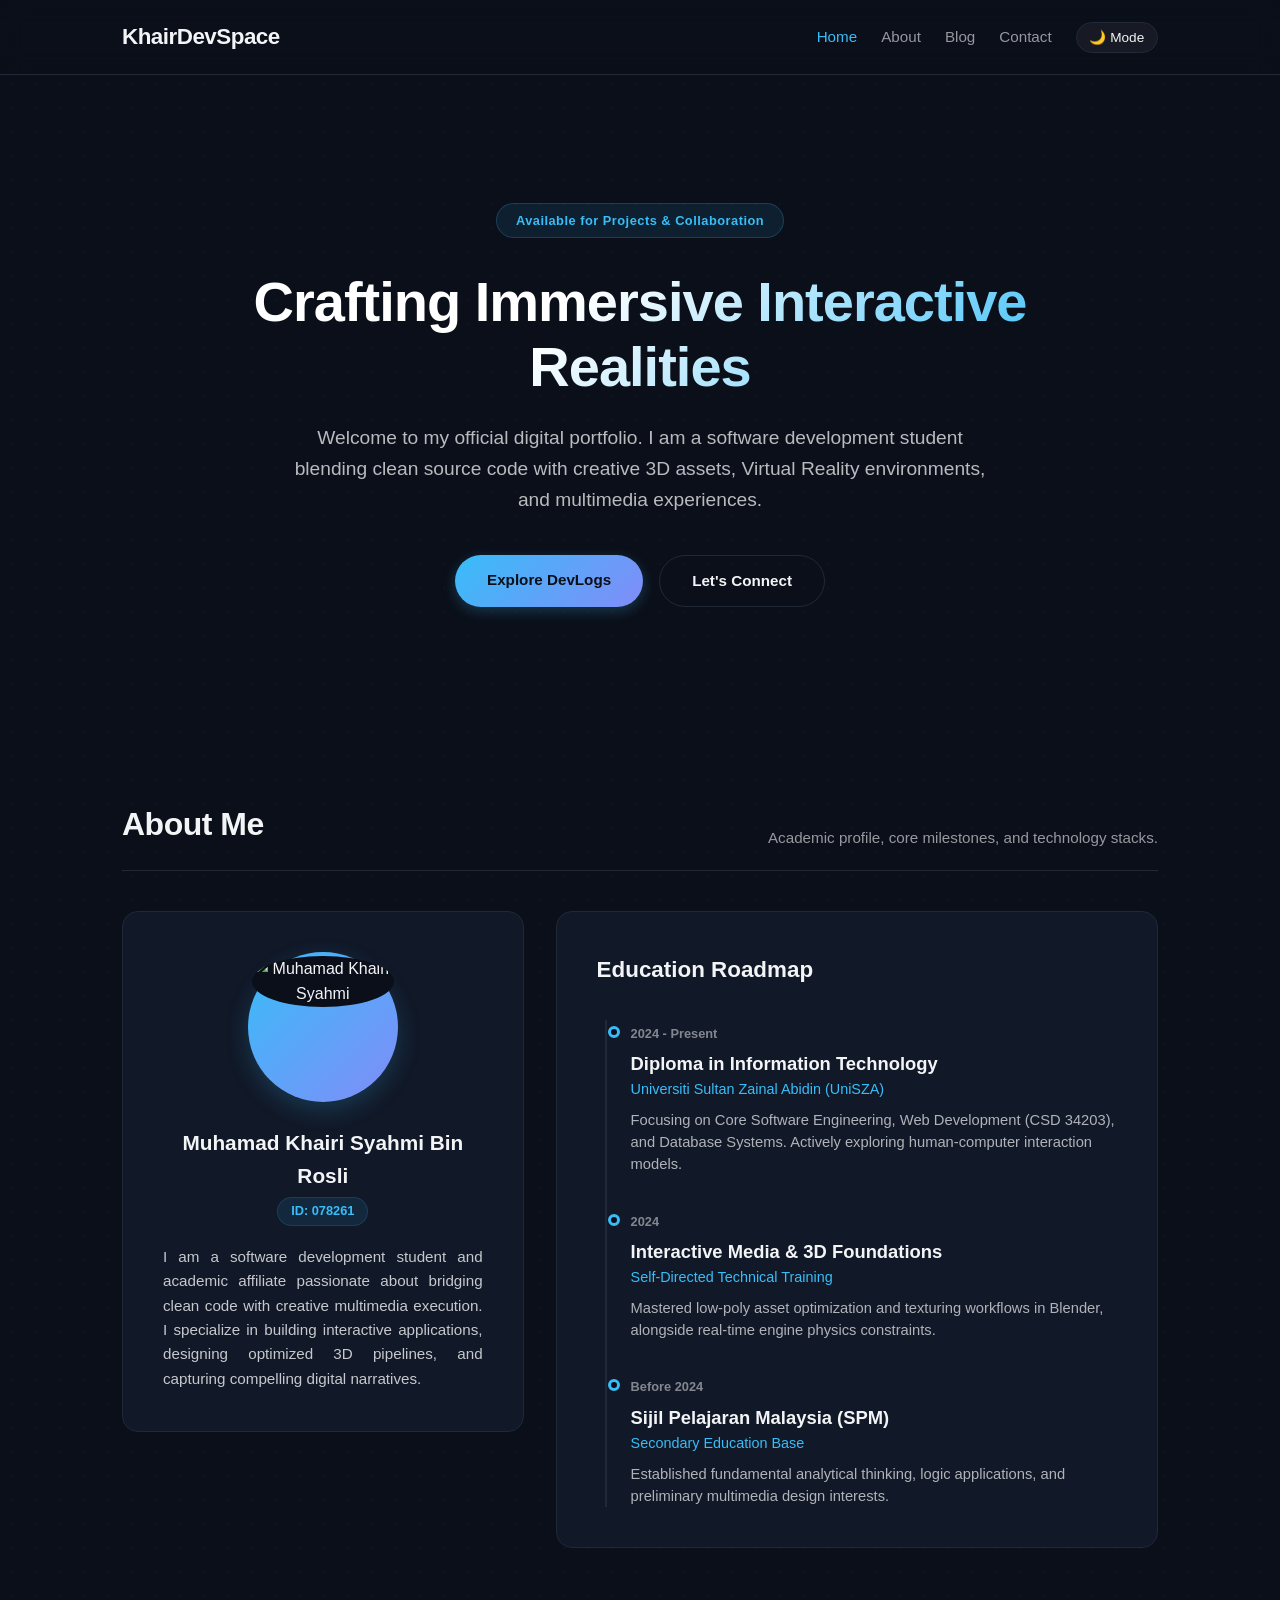
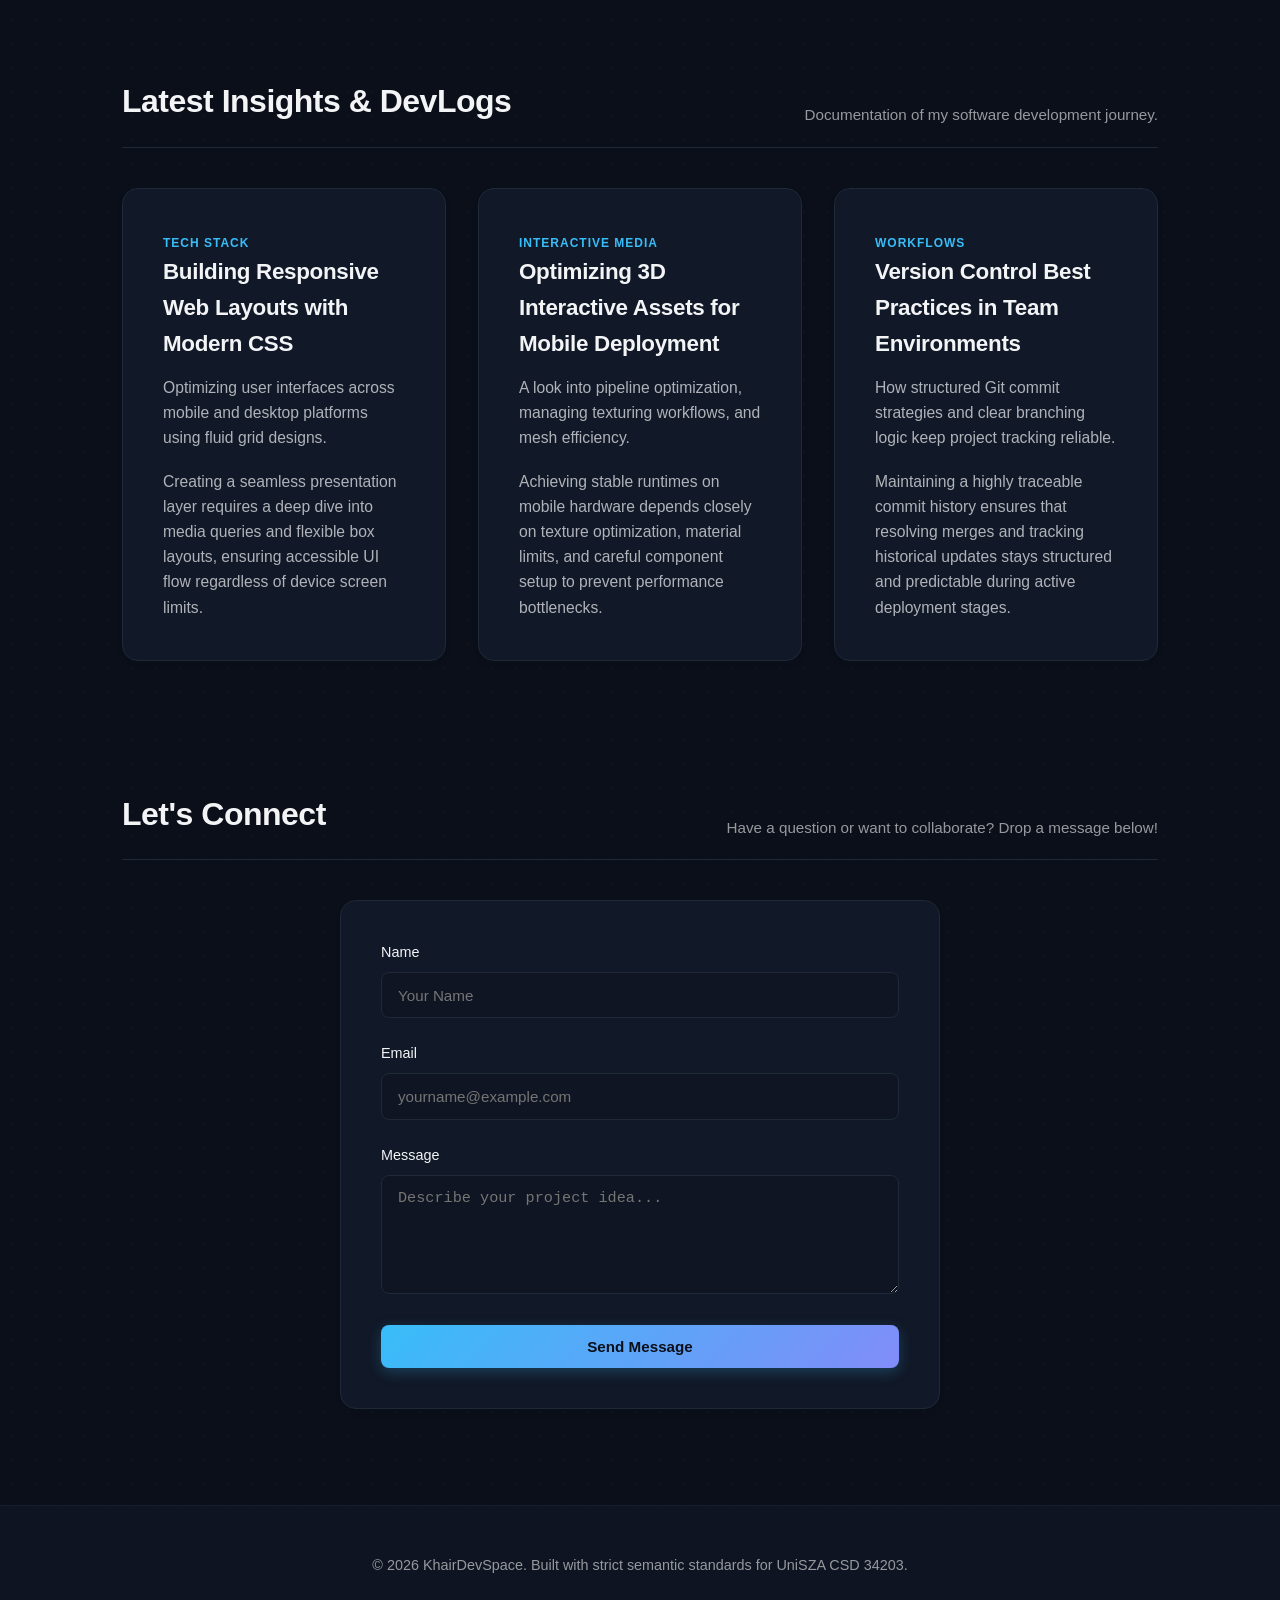
==== index.html @ 2f067385 "Enhance: redesign about section with premium bento layout, profile frame, and education timeline" ====
<!DOCTYPE html>
<html lang="en">
<head>
    <meta charset="UTF-8">
    <meta name="viewport" content="width=device-width, initial-scale=1.0">
    <title>Khair Syahmi | Portfolio & Blog</title>
    <link rel="stylesheet" href="css/style.css">
</head>
<body>
    <header>
        <div class="navbar">
            <div class="logo">KhairDevSpace</div>
            <nav>
                <!-- Kita guna ID (#) supaya bila klik, dia scroll ke section bawah -->
                <a href="#home" class="nav-link active">Home</a>
                <a href="#about" class="nav-link">About</a>
                <a href="#blog" class="nav-link">Blog</a>
                <a href="#contact" class="nav-link">Contact</a>
                <button id="theme-toggle" class="btn-toggle">🌙 Mode</button>
            </nav>
        </div>
    </header>

    <main class="container">
        
        <!-- 🏠 SECTION 1: HOME (HERO) -->
        <section id="home" class="hero-enhanced">
            <div class="hero-badge">Available for Projects & Collaboration</div>
            <h1>Crafting Immersive Interactive Realities</h1>
            <p class="hero-subtitle">Welcome to my official digital portfolio. I am a software development student blending clean source code with creative 3D assets, Virtual Reality environments, and multimedia experiences.</p>
            <div class="hero-buttons">
                <a href="#blog" class="btn btn-primary">Explore DevLogs</a>
                <a href="#contact" class="btn btn-secondary">Let's Connect</a>
            </div>
        </section>

       <!-- 👨‍💻 SECTION 2: ABOUT ME (Versi Bento Grid & Education Timeline) -->
        <section id="about" class="section-showcase" style="margin-top: 8rem;">
            <div class="section-header">
                <h2>About Me</h2>
                <p>Academic profile, core milestones, and technology stacks.</p>
            </div>
            
            <div class="about-bento-grid">
                <!-- Kotak Kiri: Profile & Description -->
                <div class="about-card-profile">
                    <div class="profile-frame">
                        <!-- Nota: Gantikan 'gambar-shamy.jpg' dengan nama file gambar kau nanti -->
                        <img src="images/profile.jpg" alt="Muhamad Khairi Syahmi" class="profile-img">
                    </div>
                    <div class="profile-bio">
                        <h3>Muhamad Khairi Syahmi Bin Rosli</h3>
                        <p class="matric-badge">ID: 078261</p>
                        <p class="bio-text">
                            I am a software development student and academic affiliate passionate about bridging clean code with creative multimedia execution. I specialize in building interactive applications, designing optimized 3D pipelines, and capturing compelling digital narratives.
                        </p>
                    </div>
                </div>

                <!-- Kotak Kanan: Interactive Education Timeline -->
                <div class="about-card-timeline">
                    <h3>Education Roadmap</h3>
                    <div class="timeline">
                        <!-- Timeline Item 1 -->
                        <div class="timeline-item">
                            <div class="timeline-dot"></div>
                            <div class="timeline-content">
                                <span class="timeline-date">2024 - Present</span>
                                <h4>Diploma in Information Technology</h4>
                                <p class="institution">Universiti Sultan Zainal Abidin (UniSZA)</p>
                                <p class="timeline-desc">Focusing on Core Software Engineering, Web Development (CSD 34203), and Database Systems. Actively exploring human-computer interaction models.</p>
                            </div>
                        </div>

                        <!-- Timeline Item 2 -->
                        <div class="timeline-item">
                            <div class="timeline-dot"></div>
                            <div class="timeline-content">
                                <span class="timeline-date">2024</span>
                                <h4>Interactive Media & 3D Foundations</h4>
                                <p class="institution">Self-Directed Technical Training</p>
                                <p class="timeline-desc">Mastered low-poly asset optimization and texturing workflows in Blender, alongside real-time engine physics constraints.</p>
                            </div>
                        </div>

                        <!-- Timeline Item 3 -->
                        <div class="timeline-item">
                            <div class="timeline-dot"></div>
                            <div class="timeline-content">
                                <span class="timeline-date">Before 2024</span>
                                <h4>Sijil Pelajaran Malaysia (SPM)</h4>
                                <p class="institution">Secondary Education Base</p>
                                <p class="timeline-desc">Established fundamental analytical thinking, logic applications, and preliminary multimedia design interests.</p>
                            </div>
                        </div>
                    </div>
                </div>
            </div>
        </section>

        <!-- ✍️ SECTION 3: BLOG (Bento Grid Posts - Pindahan dari blog.html) -->
        <section id="blog" class="section-showcase" style="margin-top: 8rem;">
            <div class="section-header">
                <h2>Latest Insights & DevLogs</h2>
                <p>Documentation of my software development journey.</p>
            </div>
            
            <div class="blog-grid">
                <!-- Post 1 -->
                <article class="blog-card">
                    <div class="blog-content">
                        <span class="category">Tech Stack</span>
                        <h3>Building Responsive Web Layouts with Modern CSS</h3>
                        <p class="date">Optimizing user interfaces across mobile and desktop platforms using fluid grid designs.</p>
                        <p>Creating a seamless presentation layer requires a deep dive into media queries and flexible box layouts, ensuring accessible UI flow regardless of device screen limits.</p>
                    </div>
                </article>

                <!-- Post 2 -->
                <article class="blog-card">
                    <div class="blog-content">
                        <span class="category">Interactive Media</span>
                        <h3>Optimizing 3D Interactive Assets for Mobile Deployment</h3>
                        <p class="date">A look into pipeline optimization, managing texturing workflows, and mesh efficiency.</p>
                        <p>Achieving stable runtimes on mobile hardware depends closely on texture optimization, material limits, and careful component setup to prevent performance bottlenecks.</p>
                    </div>
                </article>

                <!-- Post 3 -->
                <article class="blog-card">
                    <div class="blog-content">
                        <span class="category">Workflows</span>
                        <h3>Version Control Best Practices in Team Environments</h3>
                        <p class="date">How structured Git commit strategies and clear branching logic keep project tracking reliable.</p>
                        <p>Maintaining a highly traceable commit history ensures that resolving merges and tracking historical updates stays structured and predictable during active deployment stages.</p>
                    </div>
                </article>
            </div>
        </section>

        <!-- ✉️ SECTION 4: CONTACT (Pindahan dari contact.html) -->
        <section id="contact" class="section-showcase" style="margin-top: 8rem; margin-bottom: 4rem;">
            <div class="section-header">
                <h2>Let's Connect</h2>
                <p>Have a question or want to collaborate? Drop a message below!</p>
            </div>
            
            <div class="contact-section">
                <form id="contact-form" onsubmit="alert('Thank you for reaching out! Your message was simulated successfully.'); return false;">
                    <div class="form-group">
                        <label for="name">Name</label>
                        <input type="text" id="name" required placeholder="Your Name">
                    </div>
                    <div class="form-group">
                        <label for="email">Email</label>
                        <input type="email" id="email" required placeholder="yourname@example.com">
                    </div>
                    <div class="form-group">
                        <label for="message">Message</label>
                        <textarea id="message" rows="5" required placeholder="Describe your project idea..."></textarea>
                    </div>
                    <button type="submit" class="btn btn-primary" style="width: 100%; border-radius: 8px !important;">Send Message</button>
                </form>
            </div>
        </section>

    </main>

    <footer>
        <p>&copy; 2026 KhairDevSpace. Built with strict semantic standards for UniSZA CSD 34203.</p>
    </footer>

    <script src="js/script.js"></script>
</body>
</html>
---- css/style.css ----
/* ==========================================================================
   1. DESIGN SYSTEM & VARIABLES (Dwi-Skema Warna)
   ========================================================================== */
:root {
    /* DEFAULT: NIGHT MODE (Gaya Framer Gelap & Neon Glow) */
    --bg-color: #0B0F19;         /* Biru gelap pekat (Deep Slate Blue) */
    --text-color: #F3F4F6;       /* Putih mutiara lembut */
    --card-bg: #111827;          /* Kad kelabu gelap premium */
    --border-color: #1F2937;     /* Garisan border halus */
    
    /* Neon Accents & Glows */
    --primary-color: #38BDF8;    /* Electric Cyan Blue */
    --accent-glow: #818CF8;      /* Soft Indigo untuk shadow effect */
}

/* LIGHT MODE OPTIMIZATION (Kontras Tinggi & Tulisan Jelas) */
[data-theme="light"] {
    --bg-color: #F8FAFC;         /* Background kelabu cerah bersih */
    --text-color: #0F172A;       /* Tulisan warna Slate gelap pekat (Mudah dibaca) */
    --card-bg: #FFFFFF;          /* Kad warna putih bersih */
    --border-color: #E2E8F0;     /* Garisan border kelabu lembut */
    --primary-color: #0284C7;    /* Biru laut pekat (Professional waktu cerah) */
}

/* ==========================================================================
   2. GLOBAL RESET, SMOOTH SCROLL & BASE STYLES
   ========================================================================== */
html {
    scroll-behavior: smooth;    /* Kesan scroll bergerak secara lembut */
    scroll-padding-top: 80px;   /* Mengelakkan tajuk tersorok di bawah navbar melekat */
}

* {
    box-sizing: border-box;
    margin: 0;
    padding: 0;
    transition: background-color 0.3s ease, color 0.3s ease, border-color 0.3s ease;
}

body {
    font-family: 'Inter', 'Segoe UI', Tahoma, Geneva, Verdana, sans-serif;
    background-color: var(--bg-color);
    color: var(--text-color);
    line-height: 1.6;
    /* Titik dot-grid subtle pada latar belakang (Vibe Developer) */
    background-image: radial-gradient(rgba(255, 255, 255, 0.02) 1px, transparent 0);
    background-size: 24px 24px;
}

/* Ubahsuai titik dot-grid latar belakang waktu Light Mode */
[data-theme="light"] body {
    background-image: radial-gradient(rgba(15, 23, 42, 0.03) 1px, transparent 0);
}

.container {
    max-width: 1100px;
    margin: 2rem auto;
    padding: 0 2rem;
    min-height: 75vh;
}

/* ==========================================================================
   3. NAVIGATION BAR (Header Glassmorphism)
   ========================================================================== */
header {
    background-color: rgba(11, 15, 25, 0.8);
    backdrop-filter: blur(12px); /* Kesan kabur di belakang navbar */
    border-bottom: 1px solid var(--border-color);
    position: sticky;
    top: 0;
    z-index: 1000;
}

[data-theme="light"] header {
    background-color: rgba(248, 250, 252, 0.8);
}

.navbar {
    display: flex;
    justify-content: space-between;
    align-items: center;
    max-width: 1100px;
    margin: 0 auto;
    padding: 1.2rem 2rem;
}

.logo {
    font-weight: 800;
    font-size: 1.4rem;
    color: var(--text-color);
    letter-spacing: -0.5px;
}

nav {
    display: flex;
    align-items: center;
}

nav a {
    text-decoration: none;
    color: var(--text-color);
    opacity: 0.6;
    margin-left: 1.5rem;
    font-weight: 500;
    font-size: 0.95rem;
    transition: opacity 0.2s ease, color 0.2s ease;
}

nav a.active, nav a:hover {
    color: var(--primary-color);
    opacity: 1;
}

.btn-toggle {
    background: rgba(255, 255, 255, 0.05);
    border: 1px solid var(--border-color);
    padding: 0.4rem 0.8rem;
    border-radius: 20px;
    cursor: pointer;
    margin-left: 1.5rem;
    color: var(--text-color);
    font-size: 0.85rem;
}

[data-theme="light"] .btn-toggle {
    background: rgba(15, 23, 42, 0.05);
}

.btn-toggle:hover {
    background: rgba(56, 189, 248, 0.1);
    border-color: var(--primary-color);
}

/* ==========================================================================
   4. HERO SECTION (Gradien Teks Elegan)
   ========================================================================== */
.hero-enhanced {
    text-align: center;
    padding: 6rem 1rem 4rem 1rem;
    max-width: 850px;
    margin: 0 auto;
}

.hero-badge {
    display: inline-block;
    background-color: rgba(56, 189, 248, 0.1);
    color: var(--primary-color);
    padding: 0.4rem 1.2rem;
    border-radius: 30px;
    font-size: 0.8rem;
    font-weight: 600;
    margin-bottom: 2rem;
    border: 1px solid rgba(56, 189, 248, 0.2);
    letter-spacing: 0.5px;
}

.hero-enhanced h1 {
    font-size: 3.5rem;
    font-weight: 800;
    line-height: 1.15;
    margin-bottom: 1.5rem;
    letter-spacing: -1px;
    /* Kesan gradien tulisan waktu Night Mode */
    background: linear-gradient(135deg, #FFFFFF 40%, var(--primary-color) 100%);
    -webkit-background-clip: text;
    -webkit-text-fill-color: transparent;
}

/* Penyelarasan gradien tulisan tajuk utama waktu Light Mode */
[data-theme="light"] .hero-enhanced h1 {
    background: linear-gradient(135deg, #0F172A 30%, var(--primary-color) 100%);
    -webkit-background-clip: text;
    -webkit-text-fill-color: transparent;
}

.hero-subtitle {
    font-size: 1.2rem;
    color: var(--text-color);
    opacity: 0.75;
    margin-bottom: 2.5rem;
    max-width: 700px;
    margin-left: auto;
    margin-right: auto;
}

.hero-buttons {
    display: flex;
    justify-content: center;
    gap: 1rem;
}

/* Sistem Butang Moden */
.btn {
    display: inline-block;
    text-decoration: none;
    font-weight: 600;
    font-size: 0.95rem;
    padding: 0.8rem 2rem;
    border-radius: 30px;
    cursor: pointer;
    border: none;
    transition: transform 0.2s ease, box-shadow 0.2s ease;
}

.btn-primary {
    background: linear-gradient(135deg, var(--primary-color), var(--accent-glow));
    color: #0B0F19 !important;
    box-shadow: 0 4px 14px rgba(56, 189, 248, 0.25);
}

[data-theme="light"] .btn-primary {
    color: #FFFFFF !important;
}

.btn-primary:hover {
    transform: translateY(-2px);
    box-shadow: 0 6px 20px rgba(56, 189, 248, 0.4);
}

.btn-secondary {
    background-color: transparent;
    color: var(--text-color);
    border: 1px solid var(--border-color);
}

.btn-secondary:hover {
    border-color: var(--primary-color);
    background-color: rgba(56, 189, 248, 0.05);
}

/* ==========================================================================
   5. BENTO LAYOUT & KAD INTERAKTIF (Neon Glow Effect)
   ========================================================================== */
.section-showcase {
    margin-top: 6rem;
}

.section-header {
    display: flex;
    justify-content: space-between;
    align-items: flex-end;
    margin-bottom: 2.5rem;
    border-bottom: 1px solid var(--border-color);
    padding-bottom: 1.2rem;
}

.section-header h2 {
    font-size: 2rem;
    font-weight: 700;
    letter-spacing: -0.5px;
}

.section-header p {
    opacity: 0.6;
    font-size: 0.95rem;
    margin-top: 0.2rem;
}

/* Grid layout untuk susunan kad */
.project-grid, .blog-grid {
    display: grid;
    grid-template-columns: repeat(auto-fit, minmax(320px, 1fr));
    gap: 2rem;
}

/* Transformasi Bento Style & Neon Glow */
.project-card, .blog-card, .preview-card, .about-section, .contact-section {
    background-color: var(--card-bg);
    border: 1px solid var(--border-color);
    border-radius: 16px;
    padding: 2.5rem;
    display: flex;
    flex-direction: column;
    justify-content: space-between;
    box-shadow: 0 4px 6px rgba(0, 0, 0, 0.05);
    transition: transform 0.4s cubic-bezier(0.16, 1, 0.3, 1), 
                border-color 0.4s ease, 
                box-shadow 0.4s ease;
}

/* Efek bercahaya (Glow) bila cursor di-hover atas kad */
.project-card:hover, .blog-card:hover, .preview-card:hover {
    transform: translateY(-5px);
    border-color: var(--primary-color);
    box-shadow: 0 10px 30px -10px rgba(56, 189, 248, 0.15),
                0 1px 1px rgba(56, 189, 248, 0.1);
}

.project-tag, .category {
    font-size: 0.75rem;
    font-weight: 700;
    color: var(--primary-color);
    text-transform: uppercase;
    letter-spacing: 1px;
    margin-bottom: 1.2rem;
}

.project-body h3, .blog-content h3 {
    font-size: 1.4rem;
    font-weight: 600;
    margin-bottom: 0.8rem;
    letter-spacing: -0.3px;
    color: var(--text-color);
}

.project-body p, .blog-content p {
    font-size: 0.98rem;
    opacity: 0.7;
}

/* ==========================================================================
   6. ELEMEN KHAS SECTION (Blog, About, Contact)
   ========================================================================== */
.date {
    font-size: 0.88rem;
    color: var(--text-color);
    opacity: 0.5;
    margin: 0.4rem 0 1.2rem 0;
}

ul {
    color: var(--text-color);
}

/* Pengurusan modul input borang contact */
.contact-section {
    max-width: 600px;
    margin: 0 auto;
}

.form-group {
    margin-bottom: 1.5rem;
}

.form-group label {
    display: block;
    margin-bottom: 0.5rem;
    font-size: 0.9rem;
    font-weight: 500;
    color: var(--text-color);
}

.form-group input, .form-group textarea {
    width: 100%;
    padding: 0.85rem 1rem;
    border: 1px solid var(--border-color);
    border-radius: 8px;
    background-color: rgba(11, 15, 25, 0.3);
    color: var(--text-color);
    font-size: 0.95rem;
    outline: none;
    transition: border-color 0.2s ease, box-shadow 0.2s ease;
}

[data-theme="light"] .form-group input, 
[data-theme="light"] .form-group textarea {
    background-color: rgba(255, 255, 255, 1);
}

.form-group input:focus, .form-group textarea:focus {
    border-color: var(--primary-color);
    box-shadow: 0 0 0 3px rgba(56, 189, 248, 0.2);
}

/* ==========================================================================
   7. FOOTER SECTION
   ========================================================================== */
footer {
    text-align: center;
    padding: 3rem 2rem;
    border-top: 1px solid var(--border-color);
    background-color: var(--card-bg);
    margin-top: 6rem;
    font-size: 0.9rem;
    opacity: 0.6;
}

/* ==========================================================================
   8. RESPONSIVE LAYOUT (Media Queries untuk Skrin Phone)
   ========================================================================== */
@media (max-width: 768px) {
    .navbar {
        flex-direction: column;
        gap: 1.2rem;
        padding: 1.5rem 1rem;
    }
    
    nav {
        flex-wrap: wrap;
        justify-content: center;
        gap: 0.5rem;
    }
    
    nav a {
        margin: 0 0.6rem;
    }
    
    .btn-toggle {
        margin-left: 0.6rem;
    }

    .hero-enhanced {
        padding: 4rem 0 2rem 0;
    }

    .hero-enhanced h1 {
        font-size: 2.4rem;
    }
    
    .hero-buttons {
        flex-direction: column;
        gap: 0.8rem;
        padding: 0 1rem;
    }
    
    .section-header {
        flex-direction: column;
        align-items: flex-start;
        gap: 0.8rem;
    }
    
    .project-grid, .blog-grid {
        grid-template-columns: 1fr; /* Bertukar menjadi 1 baris penuh pada skrin telefon */
    }
}
/* ==========================================================================
   9. ABOUT SECTION EXTENSIONS (Bento Layout & Timeline)
   ========================================================================== */
.about-bento-grid {
    display: grid;
    grid-template-columns: 1.2fr 1.8fr; /* Nisbah kotak gambar kecil sikit dari timeline */
    gap: 2rem;
    align-items: start;
}

/* Kotak Profile (Kiri) */
.about-card-profile {
    background-color: var(--card-bg);
    border: 1px solid var(--border-color);
    border-radius: 16px;
    padding: 2.5rem;
    text-align: center;
}

.profile-frame {
    width: 150px;
    height: 150px;
    margin: 0 auto 1.5rem auto;
    border-radius: 50%;
    padding: 4px;
    background: linear-gradient(135deg, var(--primary-color), var(--accent-glow));
    box-shadow: 0 8px 24px rgba(56, 189, 248, 0.2);
}

.profile-img {
    width: 100%;
    height: 100%;
    object-fit: cover;
    border-radius: 50%;
    background-color: var(--bg-color); /* Fallback kalau gambar belum load */
}

.profile-bio h3 {
    font-size: 1.3rem;
    font-weight: 700;
    margin-bottom: 0.3rem;
    color: var(--text-color);
}

.matric-badge {
    display: inline-block;
    font-size: 0.8rem;
    font-weight: 700;
    color: var(--primary-color);
    background-color: rgba(56, 189, 248, 0.1);
    padding: 0.2rem 0.8rem;
    border-radius: 20px;
    margin-bottom: 1.2rem;
    border: 1px solid rgba(56, 189, 248, 0.15);
}

.bio-text {
    font-size: 0.95rem;
    opacity: 0.8;
    line-height: 1.6;
    text-align: justify;
}

/* Kotak Timeline Education (Kanan) */
.about-card-timeline {
    background-color: var(--card-bg);
    border: 1px solid var(--border-color);
    border-radius: 16px;
    padding: 2.5rem;
}

.about-card-timeline h3 {
    font-size: 1.4rem;
    margin-bottom: 2rem;
    position: relative;
}

/* Struktur Batang Timeline */
.timeline {
    position: relative;
    border-left: 2px solid var(--border-color);
    padding-left: 1.5rem;
    margin-left: 0.5rem;
}

.timeline-item {
    position: relative;
    margin-bottom: 2rem;
}

.timeline-item:last-child {
    margin-bottom: 0;
}

/* Titik Node Timeline */
.timeline-dot {
    position: absolute;
    width: 12px;
    height: 12px;
    background-color: var(--bg-color);
    border: 3px solid var(--primary-color);
    border-radius: 50%;
    left: -23px;
    top: 6px;
    transition: transform 0.2s ease;
}

.timeline-item:hover .timeline-dot {
    transform: scale(1.3);
    background-color: var(--primary-color);
    box-shadow: 0 0 10px var(--primary-color);
}

.timeline-date {
    display: inline-block;
    font-size: 0.8rem;
    font-weight: 700;
    opacity: 0.5;
    margin-bottom: 0.3rem;
}

.timeline-content h4 {
    font-size: 1.15rem;
    font-weight: 600;
    color: var(--text-color);
}

.institution {
    font-size: 0.9rem;
    font-weight: 500;
    color: var(--primary-color);
    margin-bottom: 0.5rem;
}

.timeline-desc {
    font-size: 0.92rem;
    opacity: 0.7;
    line-height: 1.5;
}

/* REKABENTUK RESPONSIF (Skrin Phone) */
@media (max-width: 900px) {
    .about-bento-grid {
        grid-template-columns: 1fr; /* Gambar atas, timeline bawah bila skrin kecil */
    }
}
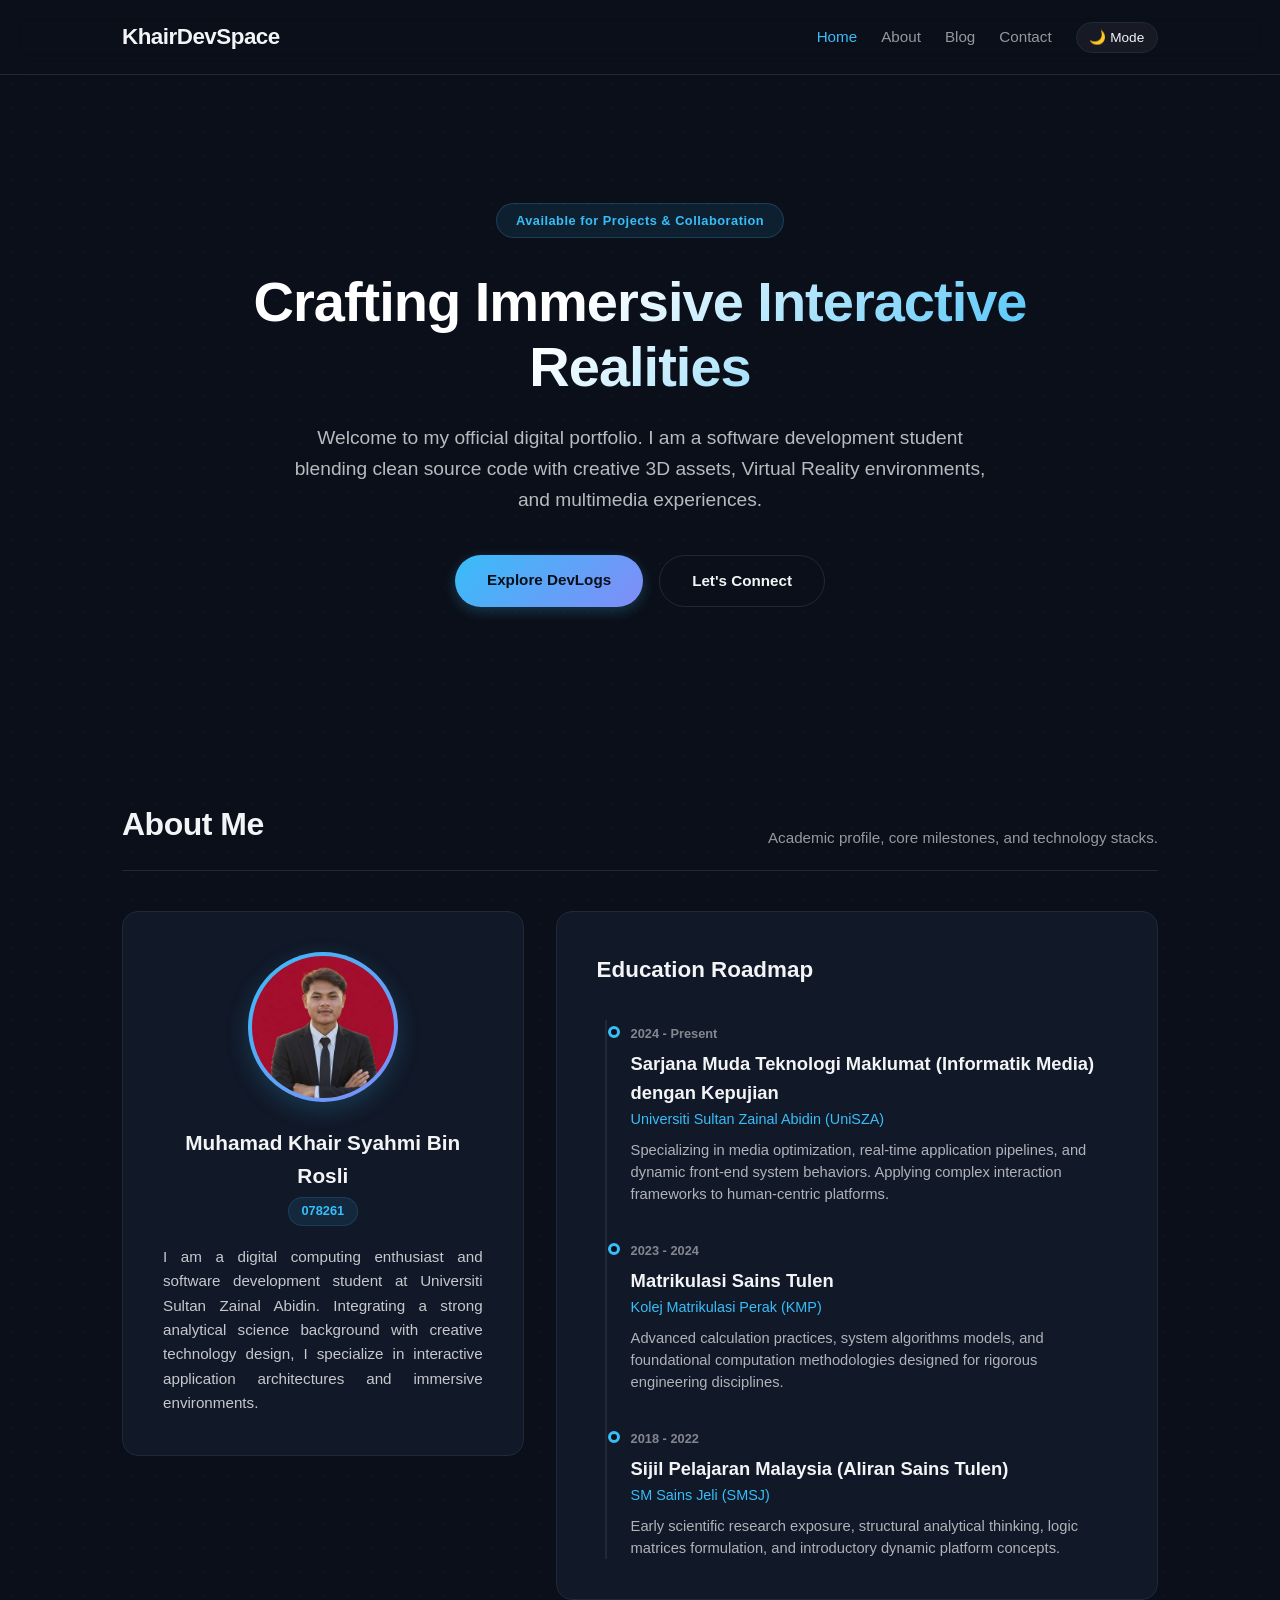
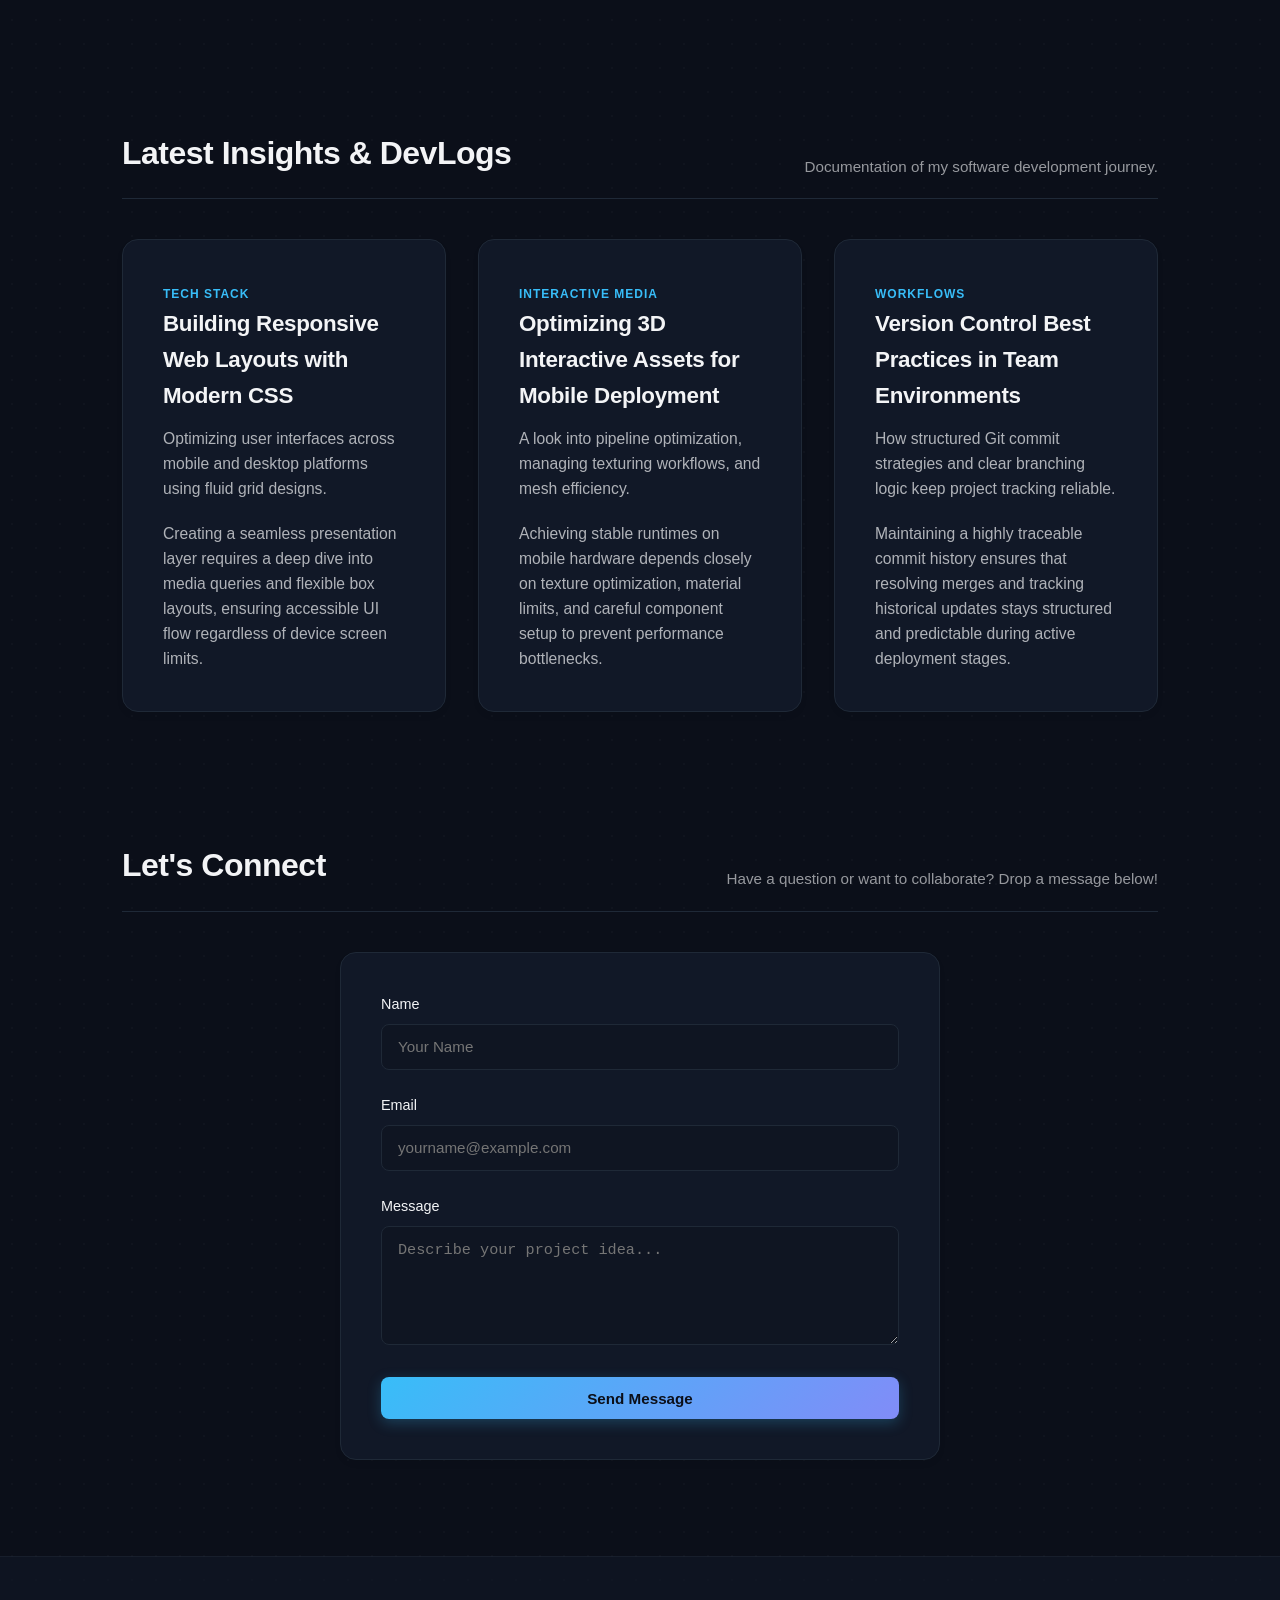
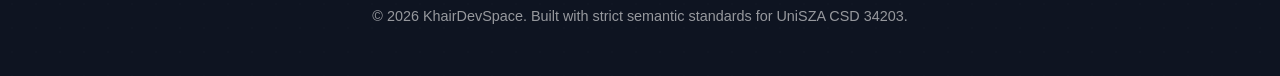
==== commit 708dfc78: "Fix: update exact education roadmap history and fix profile image call routine" ====
--- a/index.html
+++ b/index.html
@@ -35,6 +35,7 @@
         </section>
 
        <!-- 👨‍💻 SECTION 2: ABOUT ME (Versi Bento Grid & Education Timeline) -->
+       <!-- 👨‍💻 SECTION 2: ABOUT ME (Versi Pendidikan Sebenar Shamy) -->
         <section id="about" class="section-showcase" style="margin-top: 8rem;">
             <div class="section-header">
                 <h2>About Me</h2>
@@ -45,52 +46,54 @@
                 <!-- Kotak Kiri: Profile & Description -->
                 <div class="about-card-profile">
                     <div class="profile-frame">
-                        <!-- Nota: Gantikan 'gambar-shamy.jpg' dengan nama file gambar kau nanti -->
-                        <img src="images/profile.jpg" alt="Muhamad Khairi Syahmi" class="profile-img">
+                        <!-- Kod gambar dipastikan membaca folder images dengan betul -->
+                        <img src="image/profile.jpg" alt="Muhamad Khairi Syahmi" class="profile-img" onerror="this.style.display='none'; document.getElementById('avatar-fallback').style.display='block';">
+                        <!-- Alternatif Teks Bullet bertindak sebagai fallback kalau gambar kau lambat load/salah nama -->
+                        <div id="avatar-fallback" style="display:none; font-size: 2.5rem; margin-top: 2.5rem; font-weight: 800; color: var(--primary-color);">KS</div>
                     </div>
                     <div class="profile-bio">
-                        <h3>Muhamad Khairi Syahmi Bin Rosli</h3>
-                        <p class="matric-badge">ID: 078261</p>
+                        <h3>Muhamad Khair Syahmi Bin Rosli</h3>
+                        <p class="matric-badge">078261</p>
                         <p class="bio-text">
-                            I am a software development student and academic affiliate passionate about bridging clean code with creative multimedia execution. I specialize in building interactive applications, designing optimized 3D pipelines, and capturing compelling digital narratives.
+                            I am a digital computing enthusiast and software development student at Universiti Sultan Zainal Abidin. Integrating a strong analytical science background with creative technology design, I specialize in interactive application architectures and immersive environments.
                         </p>
                     </div>
                 </div>
 
-                <!-- Kotak Kanan: Interactive Education Timeline -->
+                <!-- Kotak Kanan: Real Education Timeline (Tepat Kronologi) -->
                 <div class="about-card-timeline">
                     <h3>Education Roadmap</h3>
                     <div class="timeline">
-                        <!-- Timeline Item 1 -->
+                        <!-- Timeline 1: Degree UniSZA -->
                         <div class="timeline-item">
                             <div class="timeline-dot"></div>
                             <div class="timeline-content">
                                 <span class="timeline-date">2024 - Present</span>
-                                <h4>Diploma in Information Technology</h4>
+                                <h4>Sarjana Muda Teknologi Maklumat (Informatik Media) dengan Kepujian</h4>
                                 <p class="institution">Universiti Sultan Zainal Abidin (UniSZA)</p>
-                                <p class="timeline-desc">Focusing on Core Software Engineering, Web Development (CSD 34203), and Database Systems. Actively exploring human-computer interaction models.</p>
+                                <p class="timeline-desc">Specializing in media optimization, real-time application pipelines, and dynamic front-end system behaviors. Applying complex interaction frameworks to human-centric platforms.</p>
                             </div>
                         </div>
 
-                        <!-- Timeline Item 2 -->
+                        <!-- Timeline 2: Matrikulasi Perak -->
                         <div class="timeline-item">
                             <div class="timeline-dot"></div>
                             <div class="timeline-content">
-                                <span class="timeline-date">2024</span>
-                                <h4>Interactive Media & 3D Foundations</h4>
-                                <p class="institution">Self-Directed Technical Training</p>
-                                <p class="timeline-desc">Mastered low-poly asset optimization and texturing workflows in Blender, alongside real-time engine physics constraints.</p>
+                                <span class="timeline-date">2023 - 2024</span>
+                                <h4>Matrikulasi Sains Tulen</h4>
+                                <p class="institution">Kolej Matrikulasi Perak (KMP)</p>
+                                <p class="timeline-desc">Advanced calculation practices, system algorithms models, and foundational computation methodologies designed for rigorous engineering disciplines.</p>
                             </div>
                         </div>
 
-                        <!-- Timeline Item 3 -->
+                        <!-- Timeline 3: SPM SM Sains Jeli -->
                         <div class="timeline-item">
                             <div class="timeline-dot"></div>
                             <div class="timeline-content">
-                                <span class="timeline-date">Before 2024</span>
-                                <h4>Sijil Pelajaran Malaysia (SPM)</h4>
-                                <p class="institution">Secondary Education Base</p>
-                                <p class="timeline-desc">Established fundamental analytical thinking, logic applications, and preliminary multimedia design interests.</p>
+                                <span class="timeline-date">2018 - 2022</span>
+                                <h4>Sijil Pelajaran Malaysia (Aliran Sains Tulen)</h4>
+                                <p class="institution">SM Sains Jeli (SMSJ)</p>
+                                <p class="timeline-desc">Early scientific research exposure, structural analytical thinking, logic matrices formulation, and introductory dynamic platform concepts.</p>
                             </div>
                         </div>
                     </div>
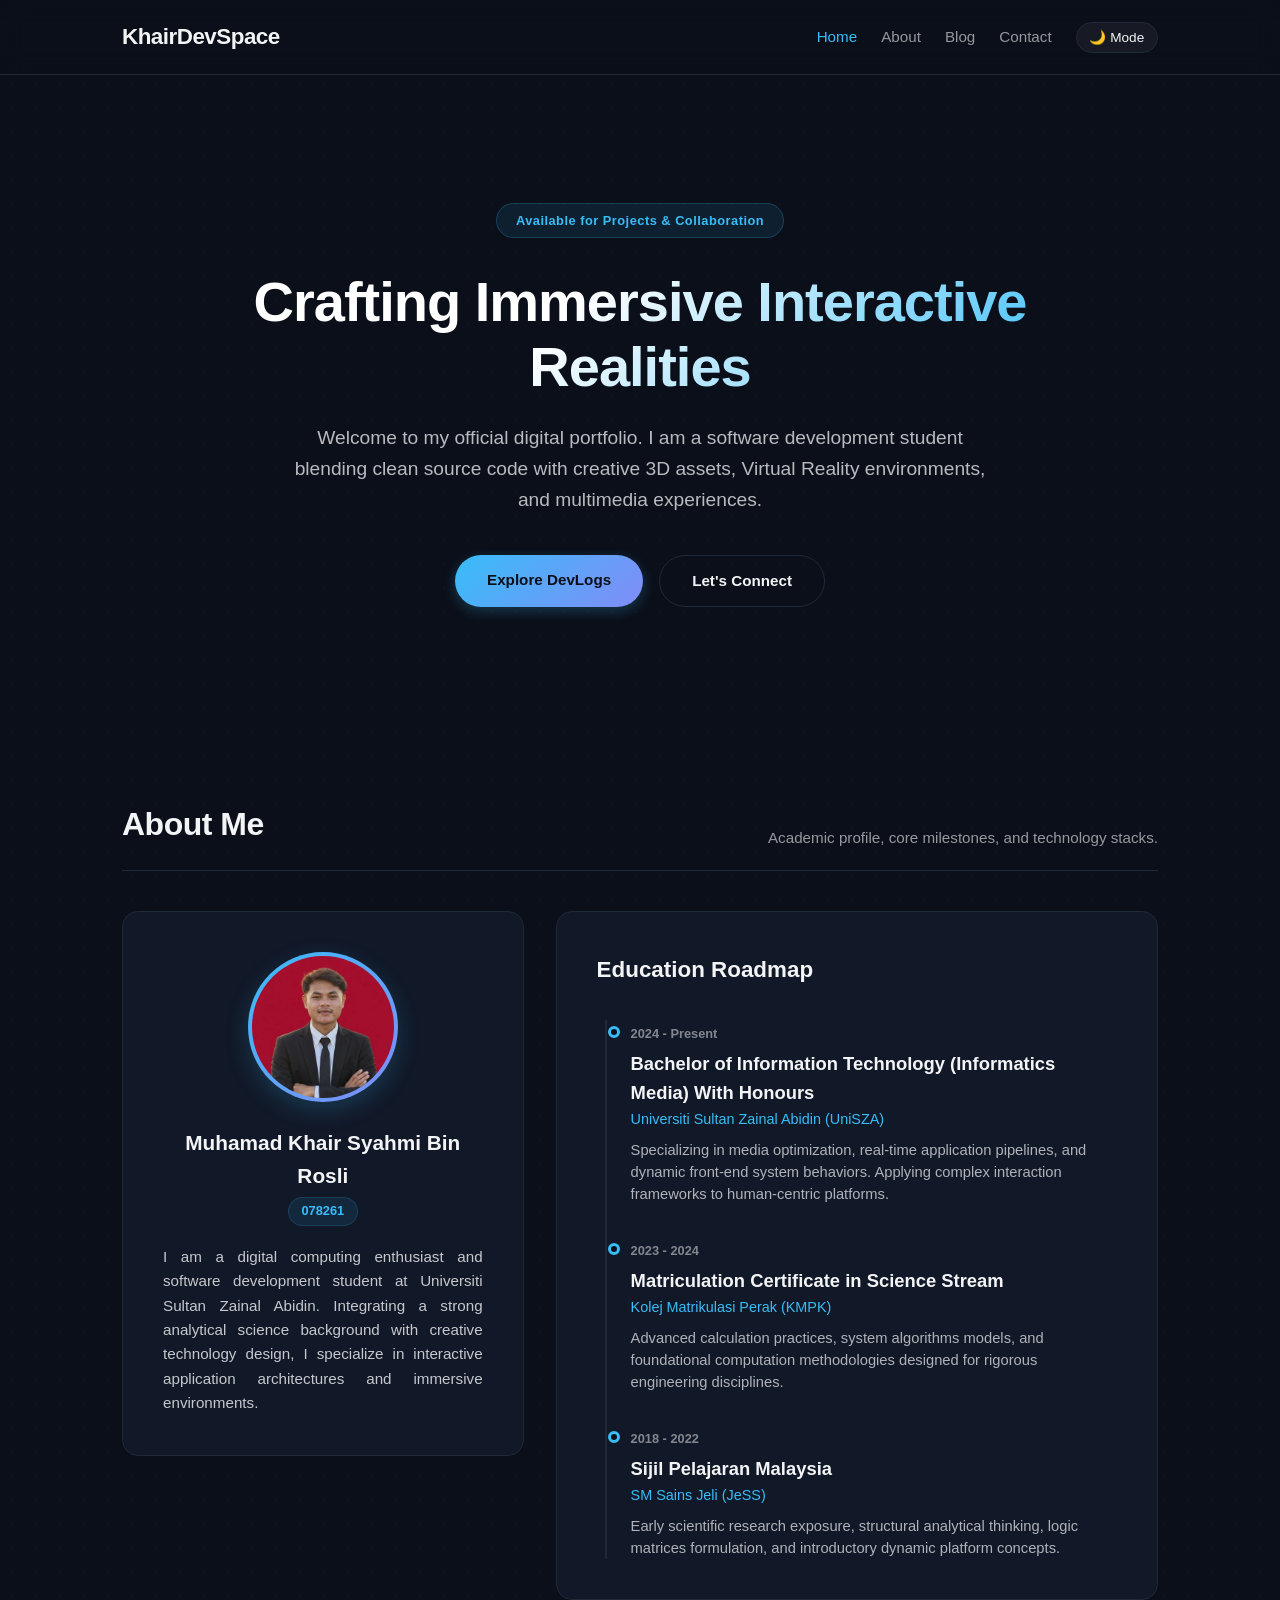
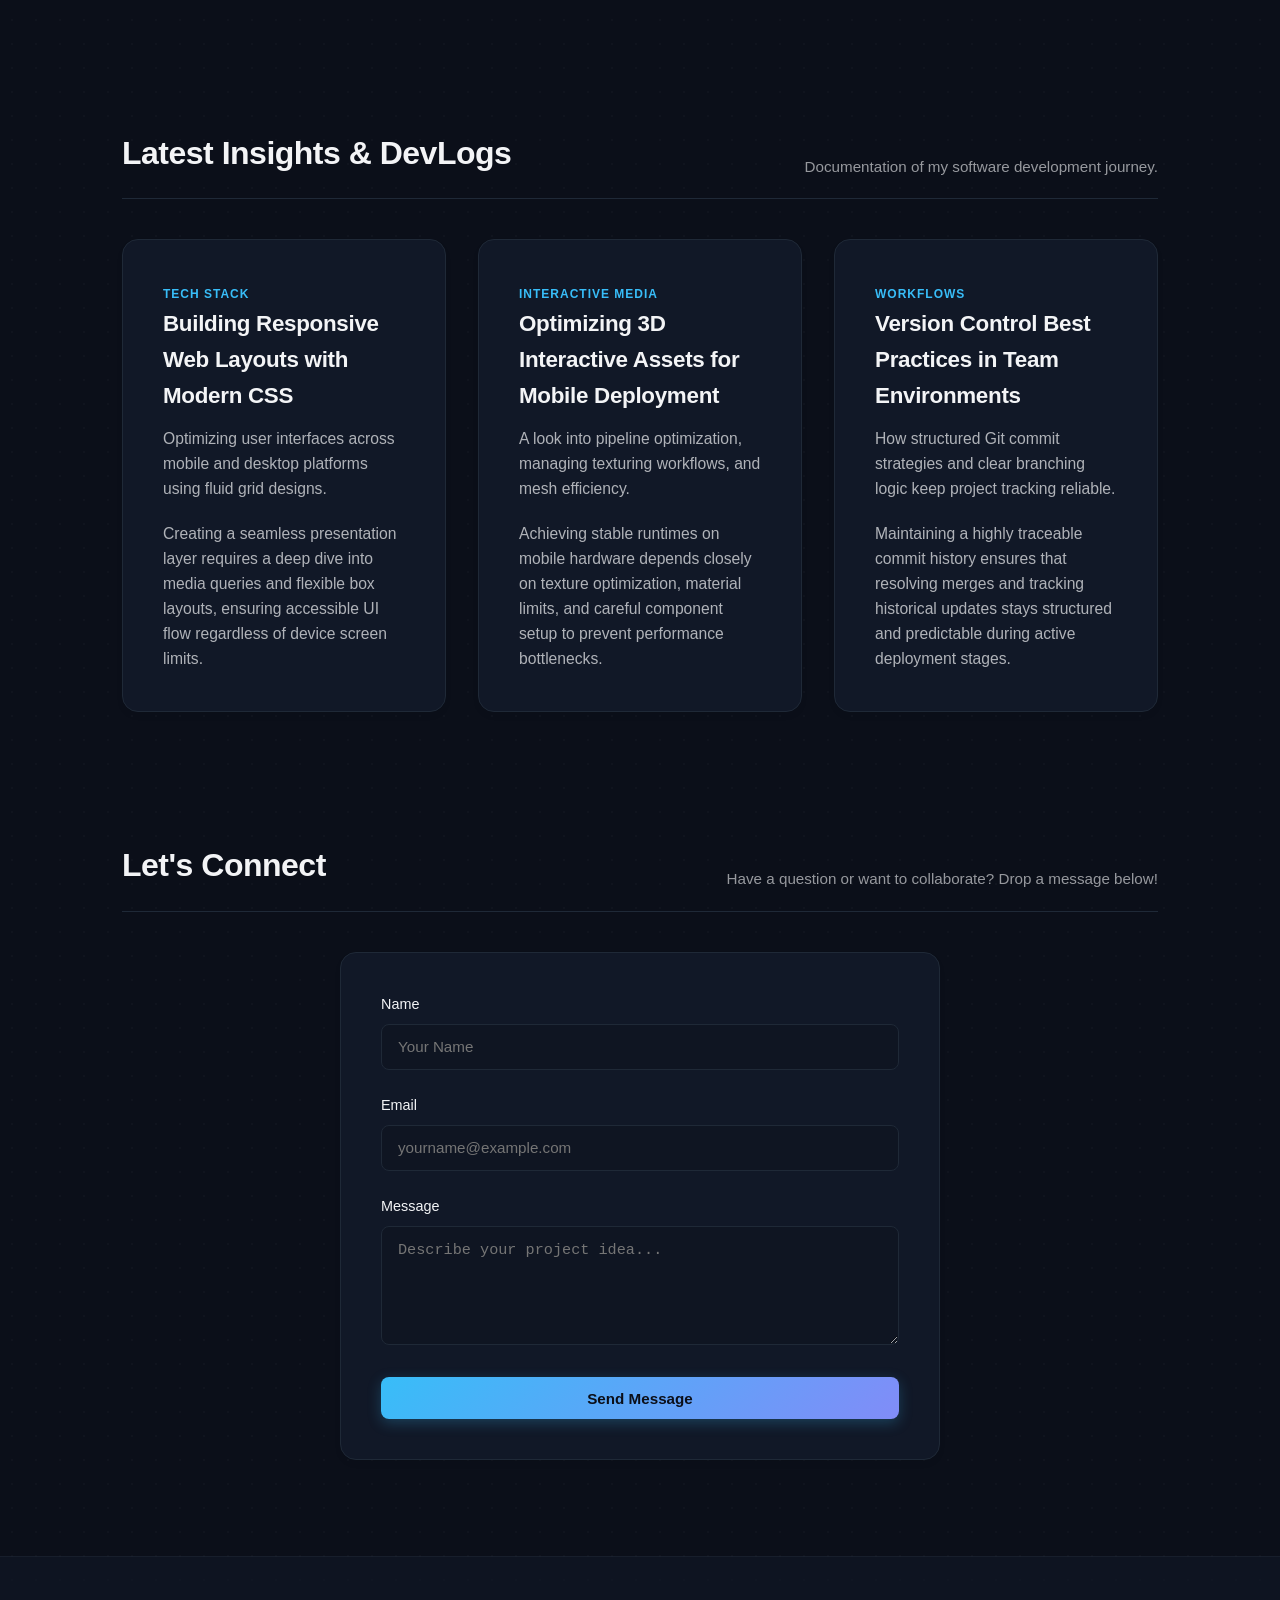
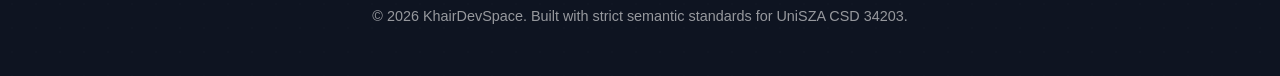
==== commit 5bab9faa: "Update: penambahbaikan maklumat bahagian education roadmap" ====
--- a/index.html
+++ b/index.html
@@ -69,7 +69,7 @@
                             <div class="timeline-dot"></div>
                             <div class="timeline-content">
                                 <span class="timeline-date">2024 - Present</span>
-                                <h4>Sarjana Muda Teknologi Maklumat (Informatik Media) dengan Kepujian</h4>
+                                <h4>Bachelor of Information Technology (Informatics Media) With Honours </h4>
                                 <p class="institution">Universiti Sultan Zainal Abidin (UniSZA)</p>
                                 <p class="timeline-desc">Specializing in media optimization, real-time application pipelines, and dynamic front-end system behaviors. Applying complex interaction frameworks to human-centric platforms.</p>
                             </div>
@@ -80,8 +80,8 @@
                             <div class="timeline-dot"></div>
                             <div class="timeline-content">
                                 <span class="timeline-date">2023 - 2024</span>
-                                <h4>Matrikulasi Sains Tulen</h4>
-                                <p class="institution">Kolej Matrikulasi Perak (KMP)</p>
+                                <h4>Matriculation Certificate in Science Stream</h4>
+                                <p class="institution">Kolej Matrikulasi Perak (KMPK)</p>
                                 <p class="timeline-desc">Advanced calculation practices, system algorithms models, and foundational computation methodologies designed for rigorous engineering disciplines.</p>
                             </div>
                         </div>
@@ -91,8 +91,8 @@
                             <div class="timeline-dot"></div>
                             <div class="timeline-content">
                                 <span class="timeline-date">2018 - 2022</span>
-                                <h4>Sijil Pelajaran Malaysia (Aliran Sains Tulen)</h4>
-                                <p class="institution">SM Sains Jeli (SMSJ)</p>
+                                <h4>Sijil Pelajaran Malaysia </h4>
+                                <p class="institution">SM Sains Jeli (JeSS)</p>
                                 <p class="timeline-desc">Early scientific research exposure, structural analytical thinking, logic matrices formulation, and introductory dynamic platform concepts.</p>
                             </div>
                         </div>
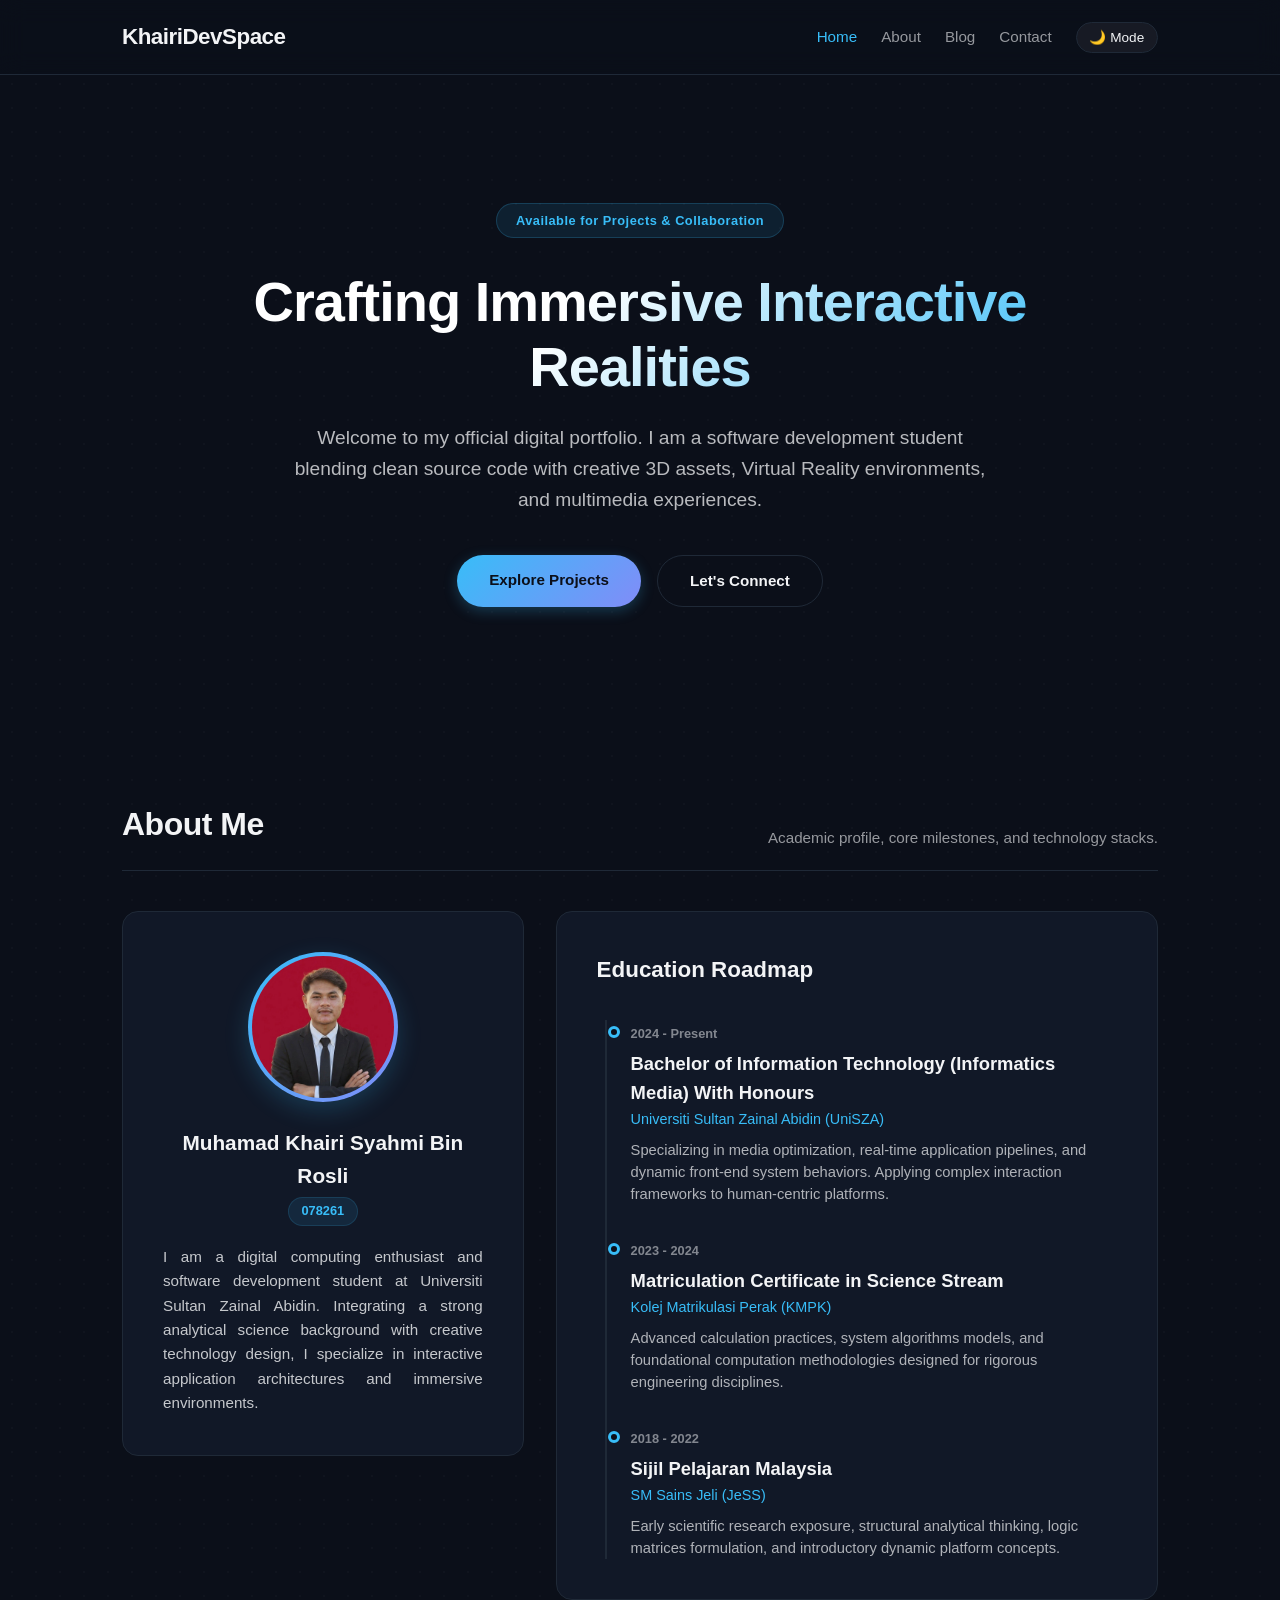
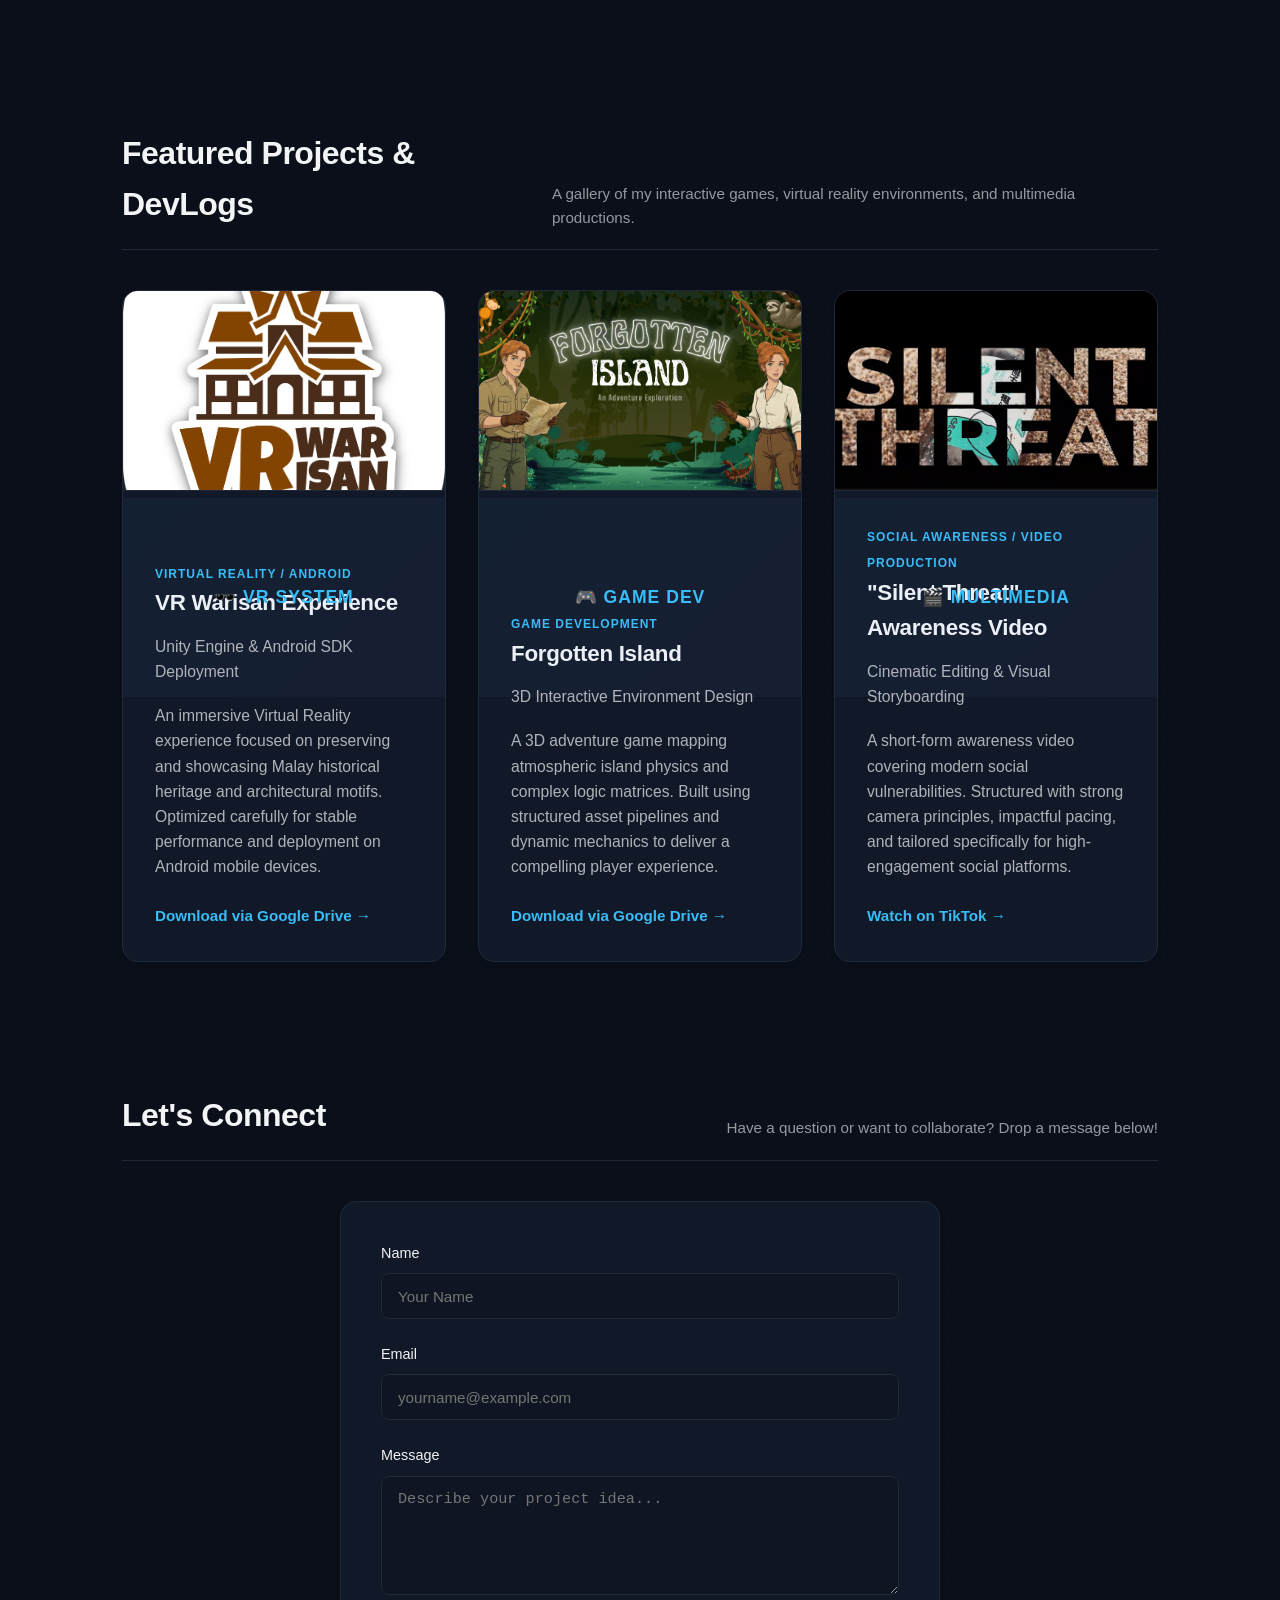
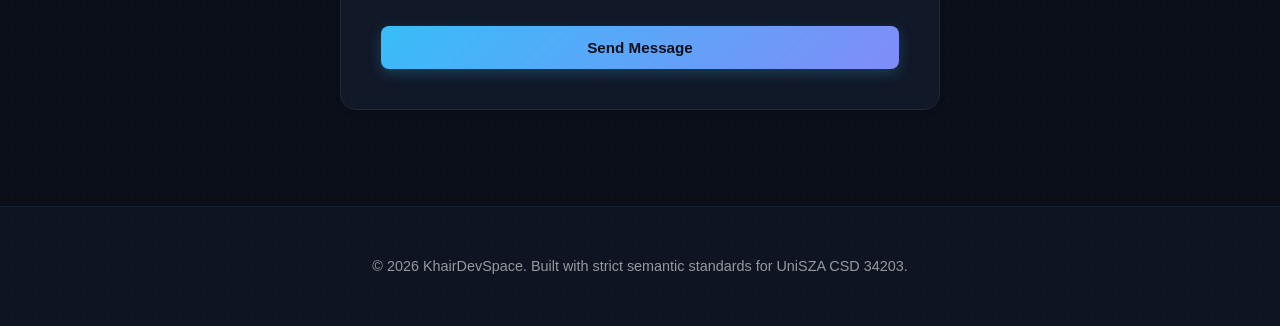
==== commit ccfd1e2e: "Fix: change project image extensions to png format" ====
--- a/index.html
+++ b/index.html
@@ -9,7 +9,7 @@
 <body>
     <header>
         <div class="navbar">
-            <div class="logo">KhairDevSpace</div>
+            <div class="logo">KhairiDevSpace</div>
             <nav>
                 <!-- Kita guna ID (#) supaya bila klik, dia scroll ke section bawah -->
                 <a href="#home" class="nav-link active">Home</a>
@@ -29,12 +29,11 @@
             <h1>Crafting Immersive Interactive Realities</h1>
             <p class="hero-subtitle">Welcome to my official digital portfolio. I am a software development student blending clean source code with creative 3D assets, Virtual Reality environments, and multimedia experiences.</p>
             <div class="hero-buttons">
-                <a href="#blog" class="btn btn-primary">Explore DevLogs</a>
+                <a href="#blog" class="btn btn-primary">Explore Projects</a>
                 <a href="#contact" class="btn btn-secondary">Let's Connect</a>
             </div>
         </section>
 
-       <!-- 👨‍💻 SECTION 2: ABOUT ME (Versi Bento Grid & Education Timeline) -->
        <!-- 👨‍💻 SECTION 2: ABOUT ME (Versi Pendidikan Sebenar Shamy) -->
         <section id="about" class="section-showcase" style="margin-top: 8rem;">
             <div class="section-header">
@@ -52,7 +51,7 @@
                         <div id="avatar-fallback" style="display:none; font-size: 2.5rem; margin-top: 2.5rem; font-weight: 800; color: var(--primary-color);">KS</div>
                     </div>
                     <div class="profile-bio">
-                        <h3>Muhamad Khair Syahmi Bin Rosli</h3>
+                        <h3>Muhamad Khairi Syahmi Bin Rosli</h3>
                         <p class="matric-badge">078261</p>
                         <p class="bio-text">
                             I am a digital computing enthusiast and software development student at Universiti Sultan Zainal Abidin. Integrating a strong analytical science background with creative technology design, I specialize in interactive application architectures and immersive environments.
@@ -101,41 +100,65 @@
             </div>
         </section>
 
-        <!-- ✍️ SECTION 3: BLOG (Bento Grid Posts - Pindahan dari blog.html) -->
+        <!-- ✍️ SECTION 3: LATEST PROJECTS & DEVLOGS (Versi Galeri Interaktif) -->
         <section id="blog" class="section-showcase" style="margin-top: 8rem;">
             <div class="section-header">
-                <h2>Latest Insights & DevLogs</h2>
-                <p>Documentation of my software development journey.</p>
+                <h2>Featured Projects & DevLogs</h2>
+                <p>A gallery of my interactive games, virtual reality environments, and multimedia productions.</p>
             </div>
             
             <div class="blog-grid">
-                <!-- Post 1 -->
+                <!-- Projek 1: VR Warisan -->
                 <article class="blog-card">
+                    <div class="project-img-wrapper">
+                        <!-- Nota: Letakkan gambar projek dalam folder images dan namakan 'vr_warisan.jpg' -->
+                        <img src="image/vr_warisan.png" alt="VR Warisan Showcase" class="blog-project-img" onerror="this.style.display='none'; this.nextElementSibling.style.display='flex';">
+                        <div class="img-fallback">🕶️ VR SYSTEM</div>
+                    </div>
                     <div class="blog-content">
-                        <span class="category">Tech Stack</span>
-                        <h3>Building Responsive Web Layouts with Modern CSS</h3>
-                        <p class="date">Optimizing user interfaces across mobile and desktop platforms using fluid grid designs.</p>
-                        <p>Creating a seamless presentation layer requires a deep dive into media queries and flexible box layouts, ensuring accessible UI flow regardless of device screen limits.</p>
+                        <span class="category">Virtual Reality / Android</span>
+                        <h3>VR Warisan Experience</h3>
+                        <p class="date">Unity Engine & Android SDK Deployment</p>
+                        <p style="margin-bottom: 1.5rem;">An immersive Virtual Reality experience focused on preserving and showcasing Malay historical heritage and architectural motifs. Optimized carefully for stable performance and deployment on Android mobile devices.</p>
+                        
+                        <!-- Gantikan '#' dengan link Google Drive kau -->
+                        <a href="#" target="_blank" class="btn-project-link">Download via Google Drive &rarr;</a>
                     </div>
                 </article>
 
-                <!-- Post 2 -->
+                <!-- Projek 2: Forgotten Island -->
                 <article class="blog-card">
+                    <div class="project-img-wrapper">
+                        <!-- Nota: Letakkan gambar projek dalam folder images dan namakan 'forgotten_island.jpg' -->
+                        <img src="image/forgotten_island.png" alt="Forgotten Island Game" class="blog-project-img" onerror="this.style.display='none'; this.nextElementSibling.style.display='flex';">
+                        <div class="img-fallback">🎮 GAME DEV</div>
+                    </div>
                     <div class="blog-content">
-                        <span class="category">Interactive Media</span>
-                        <h3>Optimizing 3D Interactive Assets for Mobile Deployment</h3>
-                        <p class="date">A look into pipeline optimization, managing texturing workflows, and mesh efficiency.</p>
-                        <p>Achieving stable runtimes on mobile hardware depends closely on texture optimization, material limits, and careful component setup to prevent performance bottlenecks.</p>
+                        <span class="category">Game Development</span>
+                        <h3>Forgotten Island</h3>
+                        <p class="date">3D Interactive Environment Design</p>
+                        <p style="margin-bottom: 1.5rem;">A 3D adventure game mapping atmospheric island physics and complex logic matrices. Built using structured asset pipelines and dynamic mechanics to deliver a compelling player experience.</p>
+                        
+                        <!-- Gantikan '#' dengan link Google Drive kau -->
+                        <a href="#" target="_blank" class="btn-project-link">Download via Google Drive &rarr;</a>
                     </div>
                 </article>
 
-                <!-- Post 3 -->
+                <!-- Projek 3: Silent Threat -->
                 <article class="blog-card">
+                    <div class="project-img-wrapper">
+                        <!-- Nota: Letakkan gambar projek dalam folder images dan namakan 'silent_threat.jpg' -->
+                        <img src="image/silent_threat.png" alt="Silent Threat Video Awareness" class="blog-project-img" onerror="this.style.display='none'; this.nextElementSibling.style.display='flex';">
+                        <div class="img-fallback">🎬 MULTIMEDIA</div>
+                    </div>
                     <div class="blog-content">
-                        <span class="category">Workflows</span>
-                        <h3>Version Control Best Practices in Team Environments</h3>
-                        <p class="date">How structured Git commit strategies and clear branching logic keep project tracking reliable.</p>
-                        <p>Maintaining a highly traceable commit history ensures that resolving merges and tracking historical updates stays structured and predictable during active deployment stages.</p>
+                        <span class="category">Social Awareness / Video Production</span>
+                        <h3>"Silent Threat" Awareness Video</h3>
+                        <p class="date">Cinematic Editing & Visual Storyboarding</p>
+                        <p style="margin-bottom: 1.5rem;">A short-form awareness video covering modern social vulnerabilities. Structured with strong camera principles, impactful pacing, and tailored specifically for high-engagement social platforms.</p>
+                        
+                        <!-- Gantikan '#' dengan link TikTok kau -->
+                        <a href="#" target="_blank" class="btn-project-link">Watch on TikTok &rarr;</a>
                     </div>
                 </article>
             </div>
--- a/css/style.css
+++ b/css/style.css
@@ -568,4 +568,59 @@
     .about-bento-grid {
         grid-template-columns: 1fr; /* Gambar atas, timeline bawah bila skrin kecil */
     }
+}
+/* ==========================================================================
+   10. PROJECT GALLERY EXTENSIONS (Gambar & Link Butang)
+   ========================================================================== */
+.blog-card {
+    padding: 0 !important; /* Buat padding jadi 0 supaya gambar rapat ke atas kad */
+    overflow: hidden;
+}
+
+.project-img-wrapper {
+    width: 100%;
+    height: 200px;
+    position: relative;
+    border-bottom: 1px solid var(--border-color);
+    background-color: rgba(255, 255, 255, 0.02);
+}
+
+.blog-project-img {
+    width: 100%;
+    height: 100%;
+    object-fit: cover;
+}
+
+/* Kotak alternatif jika gambar belum diisi */
+.img-fallback {
+    width: 100%;
+    height: 100%;
+    display: flex;
+    align-items: center;
+    justify-content: center;
+    font-size: 1.1rem;
+    font-weight: 700;
+    color: var(--primary-color);
+    background: linear-gradient(135deg, rgba(56, 189, 248, 0.05), rgba(129, 140, 248, 0.05));
+    letter-spacing: 1px;
+}
+
+.blog-content {
+    padding: 2rem; /* Kembalikan padding khusus untuk bahagian text di bawah gambar */
+}
+
+/* Butang pautan khas ke GDrive / TikTok */
+.btn-project-link {
+    display: inline-block;
+    color: var(--primary-color);
+    text-decoration: none;
+    font-weight: 600;
+    font-size: 0.95rem;
+    transition: color 0.2s ease, transform 0.2s ease;
+}
+
+.btn-project-link:hover {
+    color: var(--accent-glow);
+    text-decoration: underline;
+    transform: translateX(3px); /* Gerak ke kanan sikit masa hover */
 }
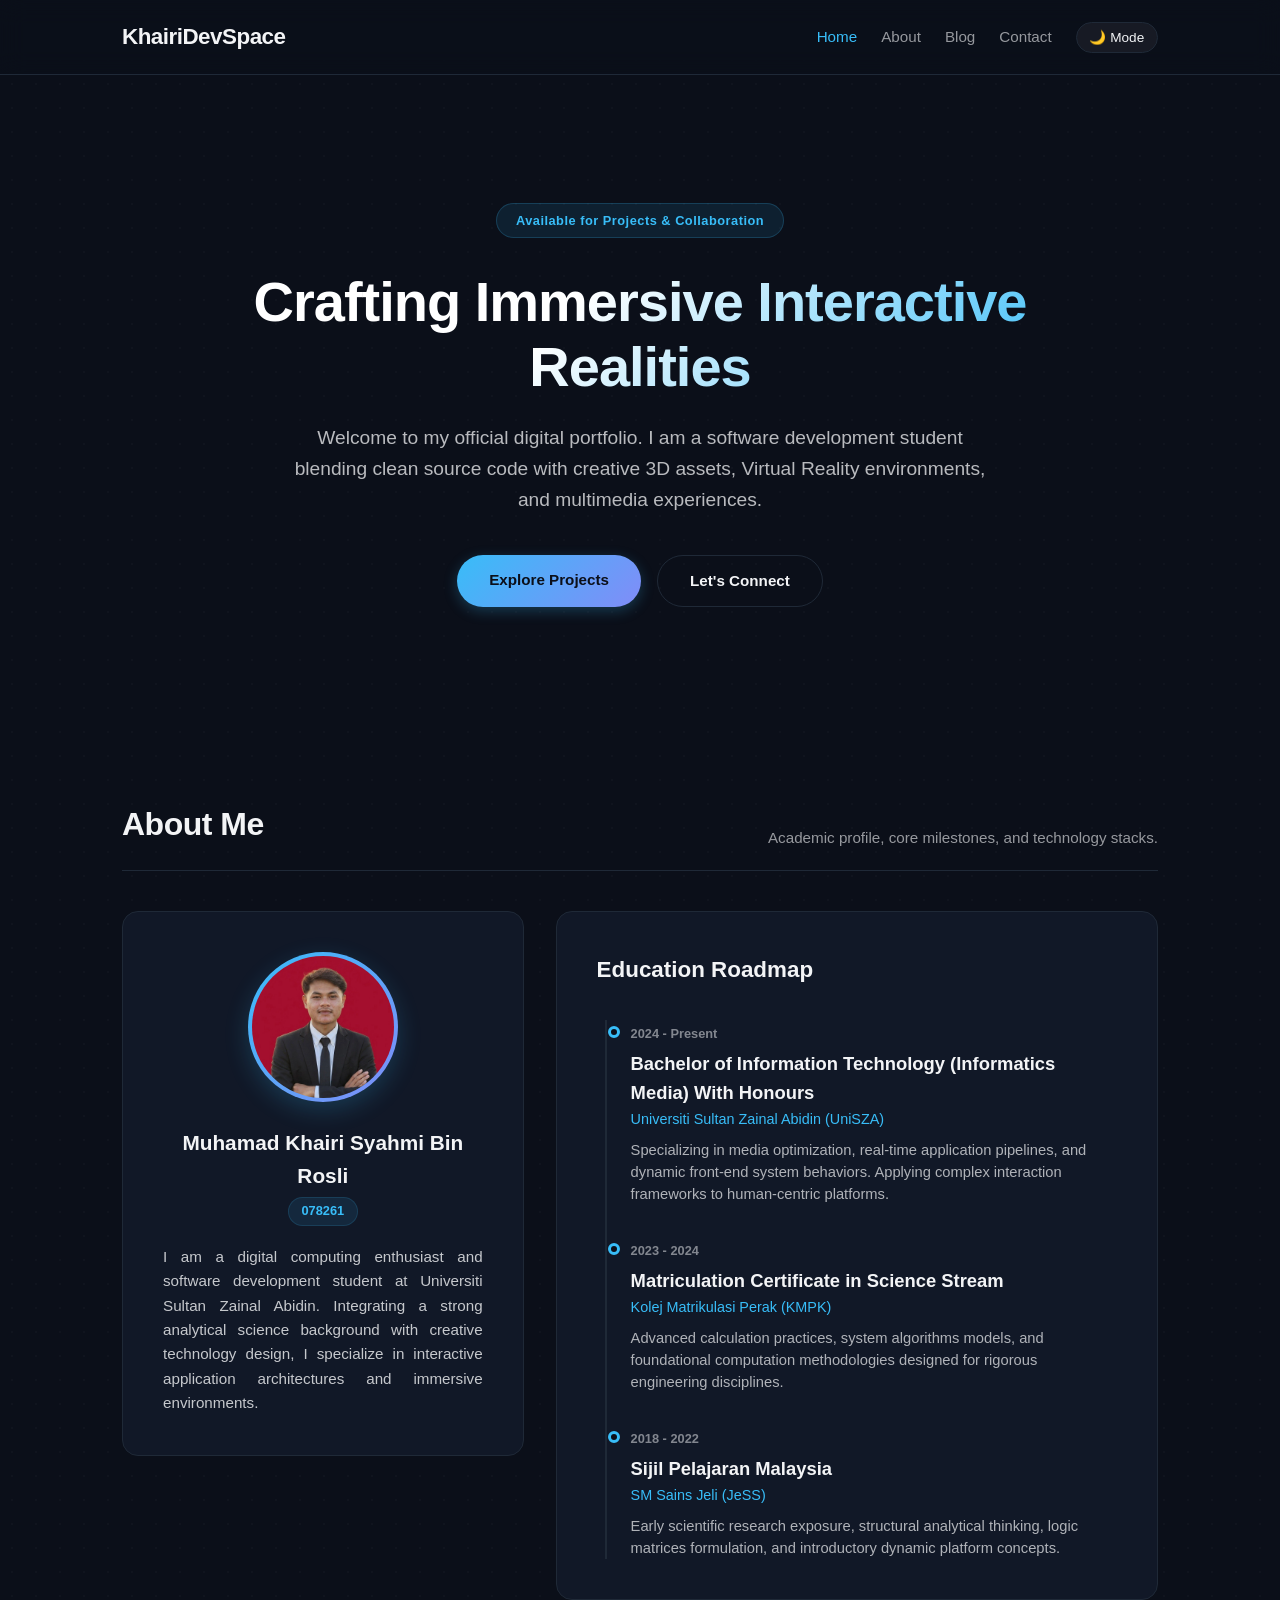
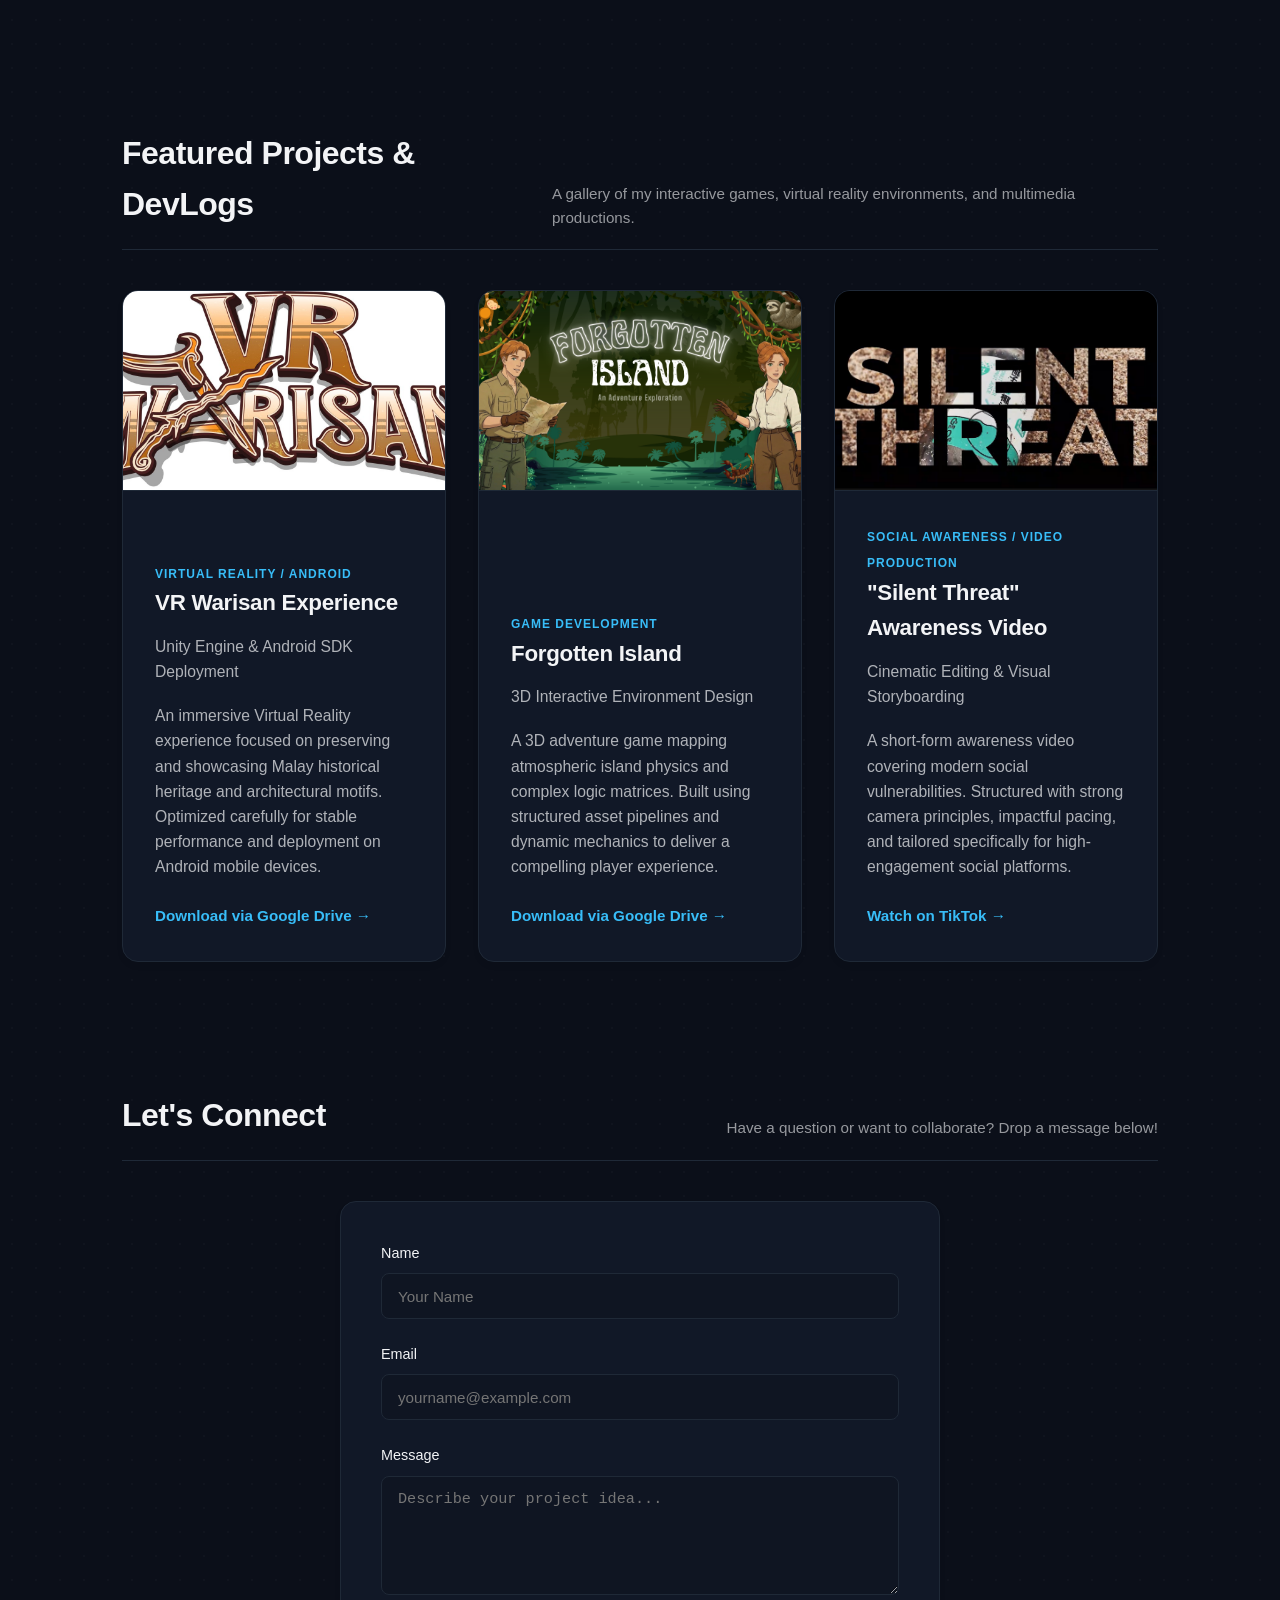
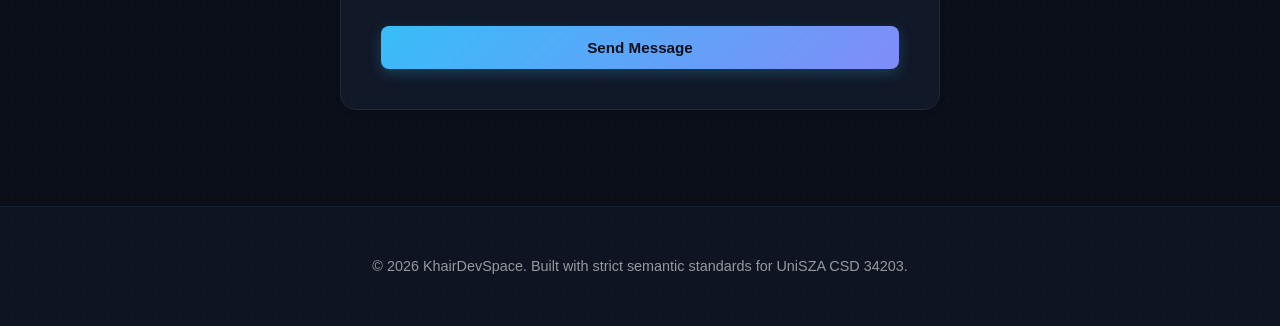
==== commit 17aac852: "Fix: remove conditional image fallback to resolve text overlapping issue" ====
--- a/index.html
+++ b/index.html
@@ -100,7 +100,7 @@
             </div>
         </section>
 
-        <!-- ✍️ SECTION 3: LATEST PROJECTS & DEVLOGS (Versi Galeri Interaktif) -->
+        <!-- ✍️ SECTION 3: LATEST PROJECTS & DEVLOGS (Versi Bersih & Settle Bertindan) -->
         <section id="blog" class="section-showcase" style="margin-top: 8rem;">
             <div class="section-header">
                 <h2>Featured Projects & DevLogs</h2>
@@ -111,9 +111,8 @@
                 <!-- Projek 1: VR Warisan -->
                 <article class="blog-card">
                     <div class="project-img-wrapper">
-                        <!-- Nota: Letakkan gambar projek dalam folder images dan namakan 'vr_warisan.jpg' -->
-                        <img src="image/vr_warisan.png" alt="VR Warisan Showcase" class="blog-project-img" onerror="this.style.display='none'; this.nextElementSibling.style.display='flex';">
-                        <div class="img-fallback">🕶️ VR SYSTEM</div>
+                        <!-- Tukar format nama fail di sini mengikut nama gambar sebenar kau -->
+                        <img src="image/vr_warisan.jpg" alt="VR Warisan Showcase" class="blog-project-img">
                     </div>
                     <div class="blog-content">
                         <span class="category">Virtual Reality / Android</span>
@@ -121,17 +120,15 @@
                         <p class="date">Unity Engine & Android SDK Deployment</p>
                         <p style="margin-bottom: 1.5rem;">An immersive Virtual Reality experience focused on preserving and showcasing Malay historical heritage and architectural motifs. Optimized carefully for stable performance and deployment on Android mobile devices.</p>
                         
-                        <!-- Gantikan '#' dengan link Google Drive kau -->
-                        <a href="#" target="_blank" class="btn-project-link">Download via Google Drive &rarr;</a>
+                        <a href="https://drive.google.com/drive/folders/1cAYP8nY4DpXK3B1G0_q99x_nZkute8UF?usp=sharing" target="_blank" class="btn-project-link">Download via Google Drive &rarr;</a>
                     </div>
                 </article>
 
                 <!-- Projek 2: Forgotten Island -->
                 <article class="blog-card">
                     <div class="project-img-wrapper">
-                        <!-- Nota: Letakkan gambar projek dalam folder images dan namakan 'forgotten_island.jpg' -->
-                        <img src="image/forgotten_island.png" alt="Forgotten Island Game" class="blog-project-img" onerror="this.style.display='none'; this.nextElementSibling.style.display='flex';">
-                        <div class="img-fallback">🎮 GAME DEV</div>
+                        <!-- Tukar format nama fail di sini mengikut nama gambar sebenar kau -->
+                        <img src="image/forgotten_island.png" alt="Forgotten Island Game" class="blog-project-img">
                     </div>
                     <div class="blog-content">
                         <span class="category">Game Development</span>
@@ -139,17 +136,15 @@
                         <p class="date">3D Interactive Environment Design</p>
                         <p style="margin-bottom: 1.5rem;">A 3D adventure game mapping atmospheric island physics and complex logic matrices. Built using structured asset pipelines and dynamic mechanics to deliver a compelling player experience.</p>
                         
-                        <!-- Gantikan '#' dengan link Google Drive kau -->
-                        <a href="#" target="_blank" class="btn-project-link">Download via Google Drive &rarr;</a>
+                        <a href="https://drive.google.com/drive/folders/1zg4_-dlZp8zhsi3kY37dcJWHAxmOf6Ea?usp=drive_link" target="_blank" class="btn-project-link">Download via Google Drive &rarr;</a>
                     </div>
                 </article>
 
                 <!-- Projek 3: Silent Threat -->
                 <article class="blog-card">
                     <div class="project-img-wrapper">
-                        <!-- Nota: Letakkan gambar projek dalam folder images dan namakan 'silent_threat.jpg' -->
-                        <img src="image/silent_threat.png" alt="Silent Threat Video Awareness" class="blog-project-img" onerror="this.style.display='none'; this.nextElementSibling.style.display='flex';">
-                        <div class="img-fallback">🎬 MULTIMEDIA</div>
+                        <!-- Tukar format nama fail di sini mengikut nama gambar sebenar kau -->
+                        <img src="image/silent_threat.png" alt="Silent Threat Video Awareness" class="blog-project-img">
                     </div>
                     <div class="blog-content">
                         <span class="category">Social Awareness / Video Production</span>
@@ -157,8 +152,7 @@
                         <p class="date">Cinematic Editing & Visual Storyboarding</p>
                         <p style="margin-bottom: 1.5rem;">A short-form awareness video covering modern social vulnerabilities. Structured with strong camera principles, impactful pacing, and tailored specifically for high-engagement social platforms.</p>
                         
-                        <!-- Gantikan '#' dengan link TikTok kau -->
-                        <a href="#" target="_blank" class="btn-project-link">Watch on TikTok &rarr;</a>
+                        <a href="https://www.tiktok.com/@khairisyahmin/video/7604021487833484552?is_from_webapp=1&sender_device=pc&web_id=7574408053644150292" target="_blank" class="btn-project-link">Watch on TikTok &rarr;</a>
                     </div>
                 </article>
             </div>
--- a/css/style.css
+++ b/css/style.css
@@ -591,19 +591,6 @@
     object-fit: cover;
 }
 
-/* Kotak alternatif jika gambar belum diisi */
-.img-fallback {
-    width: 100%;
-    height: 100%;
-    display: flex;
-    align-items: center;
-    justify-content: center;
-    font-size: 1.1rem;
-    font-weight: 700;
-    color: var(--primary-color);
-    background: linear-gradient(135deg, rgba(56, 189, 248, 0.05), rgba(129, 140, 248, 0.05));
-    letter-spacing: 1px;
-}
 
 .blog-content {
     padding: 2rem; /* Kembalikan padding khusus untuk bahagian text di bawah gambar */
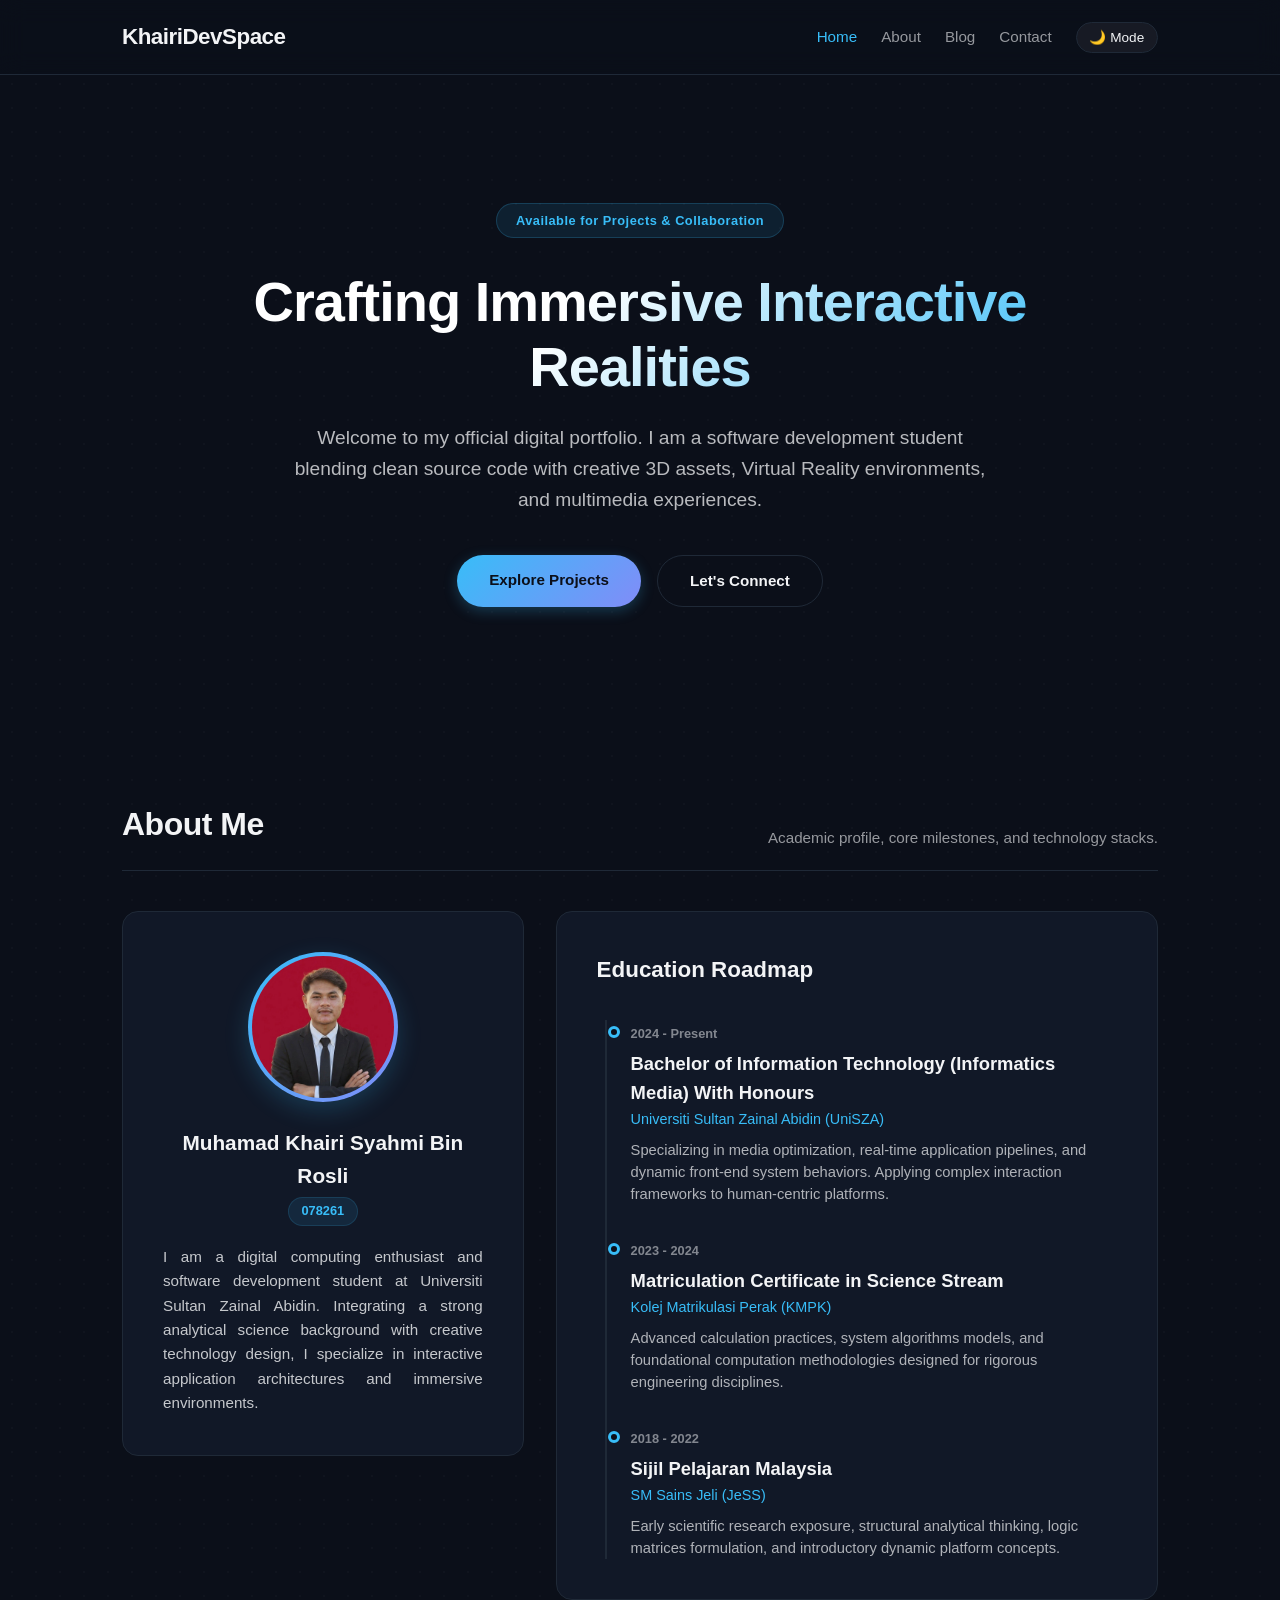
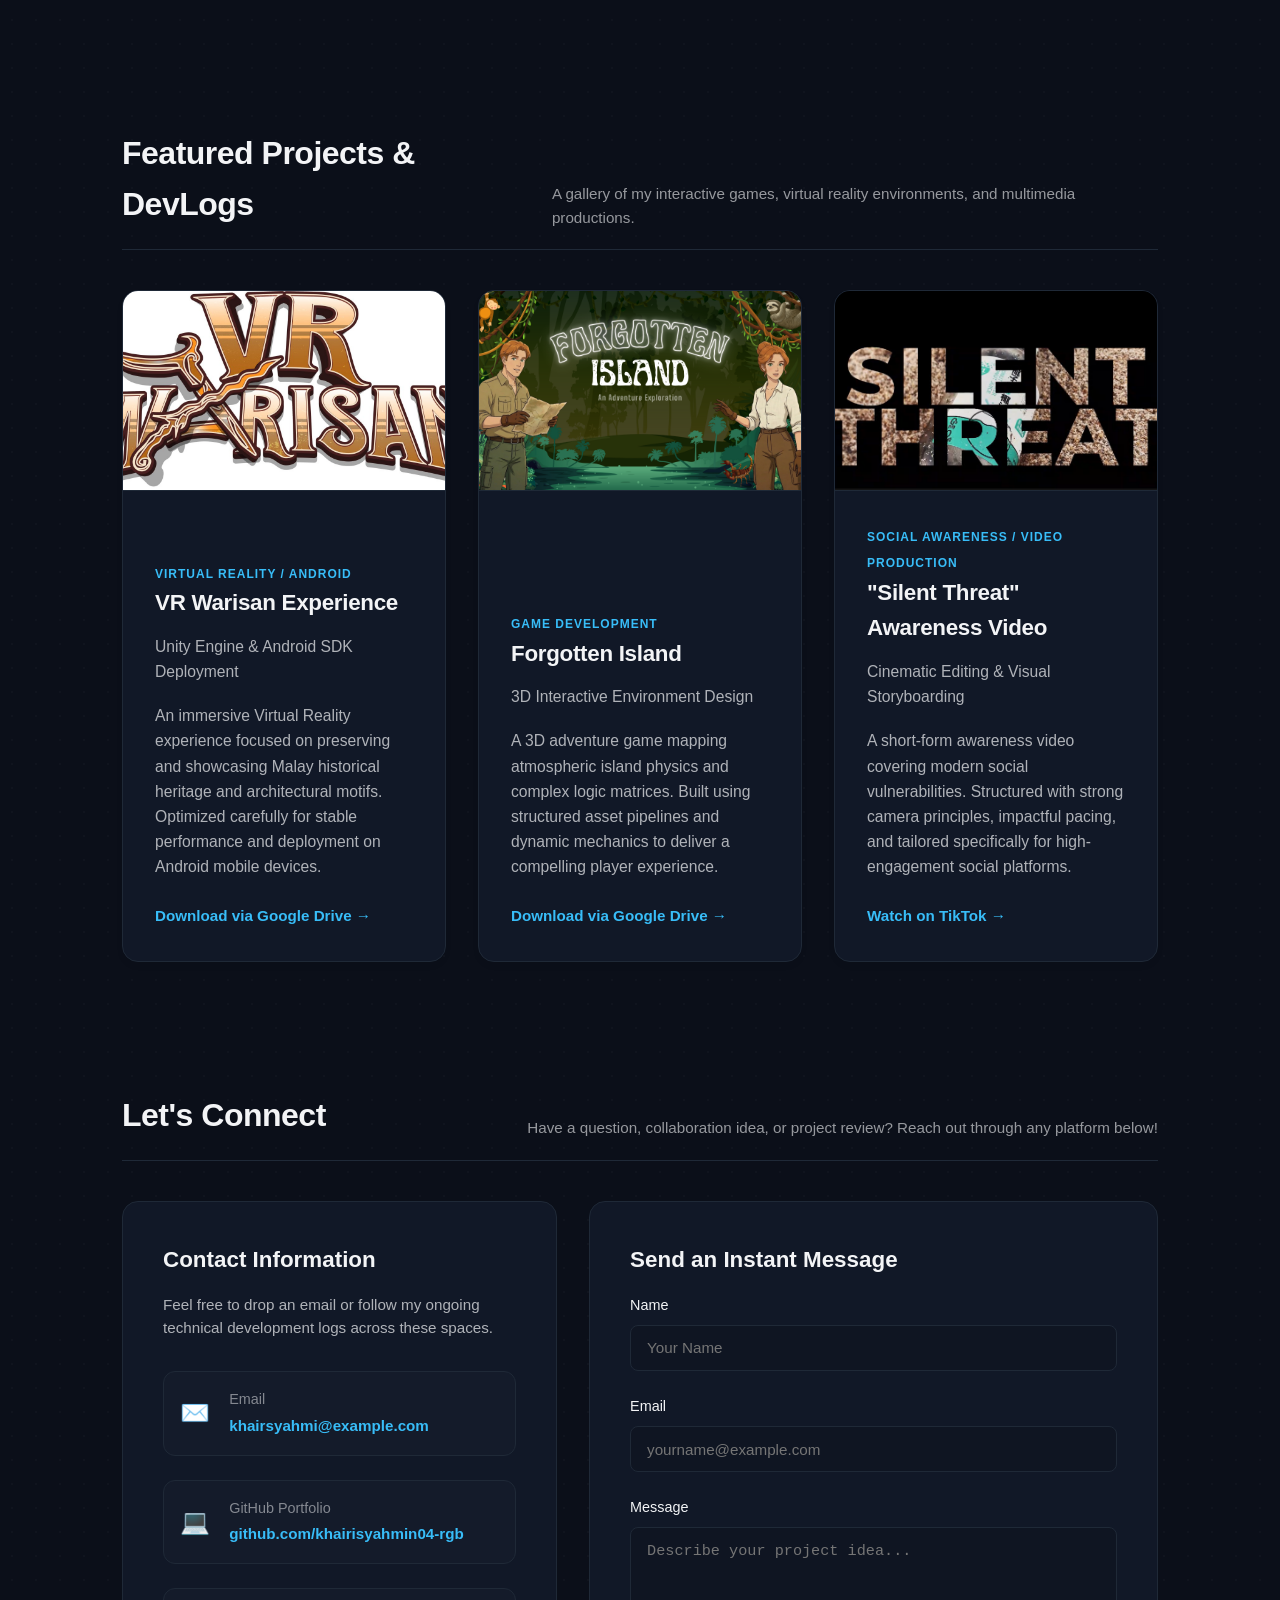
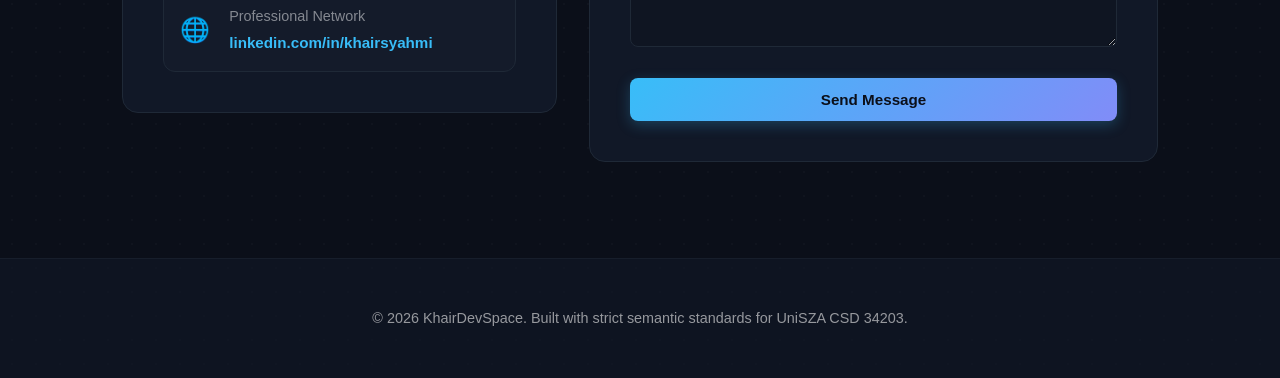
==== commit 5aff83e5: "Enhance: finalize contact section with dual-column social media links and input form layout" ====
--- a/index.html
+++ b/index.html
@@ -158,29 +158,68 @@
             </div>
         </section>
 
-        <!-- ✉️ SECTION 4: CONTACT (Pindahan dari contact.html) -->
+        <!-- ✉️ SECTION 4: CONTACT (Versi Dwi-Kolum: Sosmed & Form) -->
         <section id="contact" class="section-showcase" style="margin-top: 8rem; margin-bottom: 4rem;">
             <div class="section-header">
                 <h2>Let's Connect</h2>
-                <p>Have a question or want to collaborate? Drop a message below!</p>
+                <p>Have a question, collaboration idea, or project review? Reach out through any platform below!</p>
             </div>
             
-            <div class="contact-section">
-                <form id="contact-form" onsubmit="alert('Thank you for reaching out! Your message was simulated successfully.'); return false;">
-                    <div class="form-group">
-                        <label for="name">Name</label>
-                        <input type="text" id="name" required placeholder="Your Name">
-                    </div>
-                    <div class="form-group">
-                        <label for="email">Email</label>
-                        <input type="email" id="email" required placeholder="yourname@example.com">
-                    </div>
-                    <div class="form-group">
-                        <label for="message">Message</label>
-                        <textarea id="message" rows="5" required placeholder="Describe your project idea..."></textarea>
-                    </div>
-                    <button type="submit" class="btn btn-primary" style="width: 100%; border-radius: 8px !important;">Send Message</button>
-                </form>
+            <div class="contact-bento-grid">
+                <!-- Kolum Kiri: Sosmed & Info Hubungi -->
+                <div class="contact-info-card">
+                    <h3>Contact Information</h3>
+                    <p class="contact-subtext">Feel free to drop an email or follow my ongoing technical development logs across these spaces.</p>
+                    
+                    <div class="contact-links-list">
+                        <!-- Email -->
+                        <div class="contact-item">
+                            <span class="contact-icon">✉️</span>
+                            <div class="contact-detail">
+                                <h4>Email</h4>
+                                <a href="mailto:khairsyahmi@example.com">khairsyahmi@example.com</a>
+                            </div>
+                        </div>
+
+                        <!-- GitHub -->
+                        <div class="contact-item">
+                            <span class="contact-icon">💻</span>
+                            <div class="contact-detail">
+                                <h4>GitHub Portfolio</h4>
+                                <a href="https://github.com/khairisyahmin04-rgb" target="_blank">github.com/khairisyahmin04-rgb</a>
+                            </div>
+                        </div>
+
+                        <!-- LinkedIn / Digital Network -->
+                        <div class="contact-item">
+                            <span class="contact-icon">🌐</span>
+                            <div class="contact-detail">
+                                <h4>Professional Network</h4>
+                                <a href="https://linkedin.com" target="_blank">linkedin.com/in/khairsyahmi</a>
+                            </div>
+                        </div>
+                    </div>
+                </div>
+
+                <!-- Kolum Kanan: Borang Mesej (Sedia Ada yang Diperkemas) -->
+                <div class="contact-form-card">
+                    <h3>Send an Instant Message</h3>
+                    <form id="contact-form" onsubmit="alert('Thank you for reaching out! Your message was simulated successfully.'); return false;">
+                        <div class="form-group">
+                            <label for="name">Name</label>
+                            <input type="text" id="name" required placeholder="Your Name">
+                        </div>
+                        <div class="form-group">
+                            <label for="email">Email</label>
+                            <input type="email" id="email" required placeholder="yourname@example.com">
+                        </div>
+                        <div class="form-group">
+                            <label for="message">Message</label>
+                            <textarea id="message" rows="5" required placeholder="Describe your project idea..."></textarea>
+                        </div>
+                        <button type="submit" class="btn btn-primary" style="width: 100%; border-radius: 8px !important;">Send Message</button>
+                    </form>
+                </div>
             </div>
         </section>
 
--- a/css/style.css
+++ b/css/style.css
@@ -610,4 +610,86 @@
     color: var(--accent-glow);
     text-decoration: underline;
     transform: translateX(3px); /* Gerak ke kanan sikit masa hover */
+}
+/* ==========================================================================
+   11. CONTACT SECTION EXTENSIONS (Dwi-Kolum Grid Layout)
+   ========================================================================== */
+.contact-bento-grid {
+    display: grid;
+    grid-template-columns: 1.3fr 1.7fr; /* Info kiri lebih kecil sedikit dari borang form */
+    gap: 2rem;
+    align-items: start;
+}
+
+.contact-info-card, .contact-form-card {
+    background-color: var(--card-bg);
+    border: 1px solid var(--border-color);
+    border-radius: 16px;
+    padding: 2.5rem;
+}
+
+.contact-info-card h3, .contact-form-card h3 {
+    font-size: 1.4rem;
+    margin-bottom: 1rem;
+    color: var(--text-color);
+}
+
+.contact-subtext {
+    font-size: 0.95rem;
+    opacity: 0.7;
+    margin-bottom: 2rem;
+    line-height: 1.5;
+}
+
+/* Senarai Item Hubungi */
+.contact-links-list {
+    display: flex;
+    flex-direction: column;
+    gap: 1.5rem;
+}
+
+.contact-item {
+    display: flex;
+    align-items: center;
+    gap: 1.2rem;
+    padding: 1rem;
+    border: 1px solid var(--border-color);
+    border-radius: 12px;
+    background-color: rgba(255, 255, 255, 0.01);
+    transition: border-color 0.2s ease, transform 0.2s ease;
+}
+
+.contact-item:hover {
+    border-color: var(--primary-color);
+    transform: translateX(4px);
+}
+
+.contact-icon {
+    font-size: 1.5rem;
+}
+
+.contact-detail h4 {
+    font-size: 0.9rem;
+    opacity: 0.5;
+    font-weight: 500;
+    margin-bottom: 0.1rem;
+}
+
+.contact-detail a {
+    color: var(--primary-color);
+    text-decoration: none;
+    font-weight: 600;
+    font-size: 0.95rem;
+}
+
+.contact-detail a:hover {
+    text-decoration: underline;
+    color: var(--accent-glow);
+}
+
+/* REKABENTUK RESPONSIF (Skrin Telefon) */
+@media (max-width: 900px) {
+    .contact-bento-grid {
+        grid-template-columns: 1fr; /* Info atas, form bawah jika skrin kecil */
+    }
 }
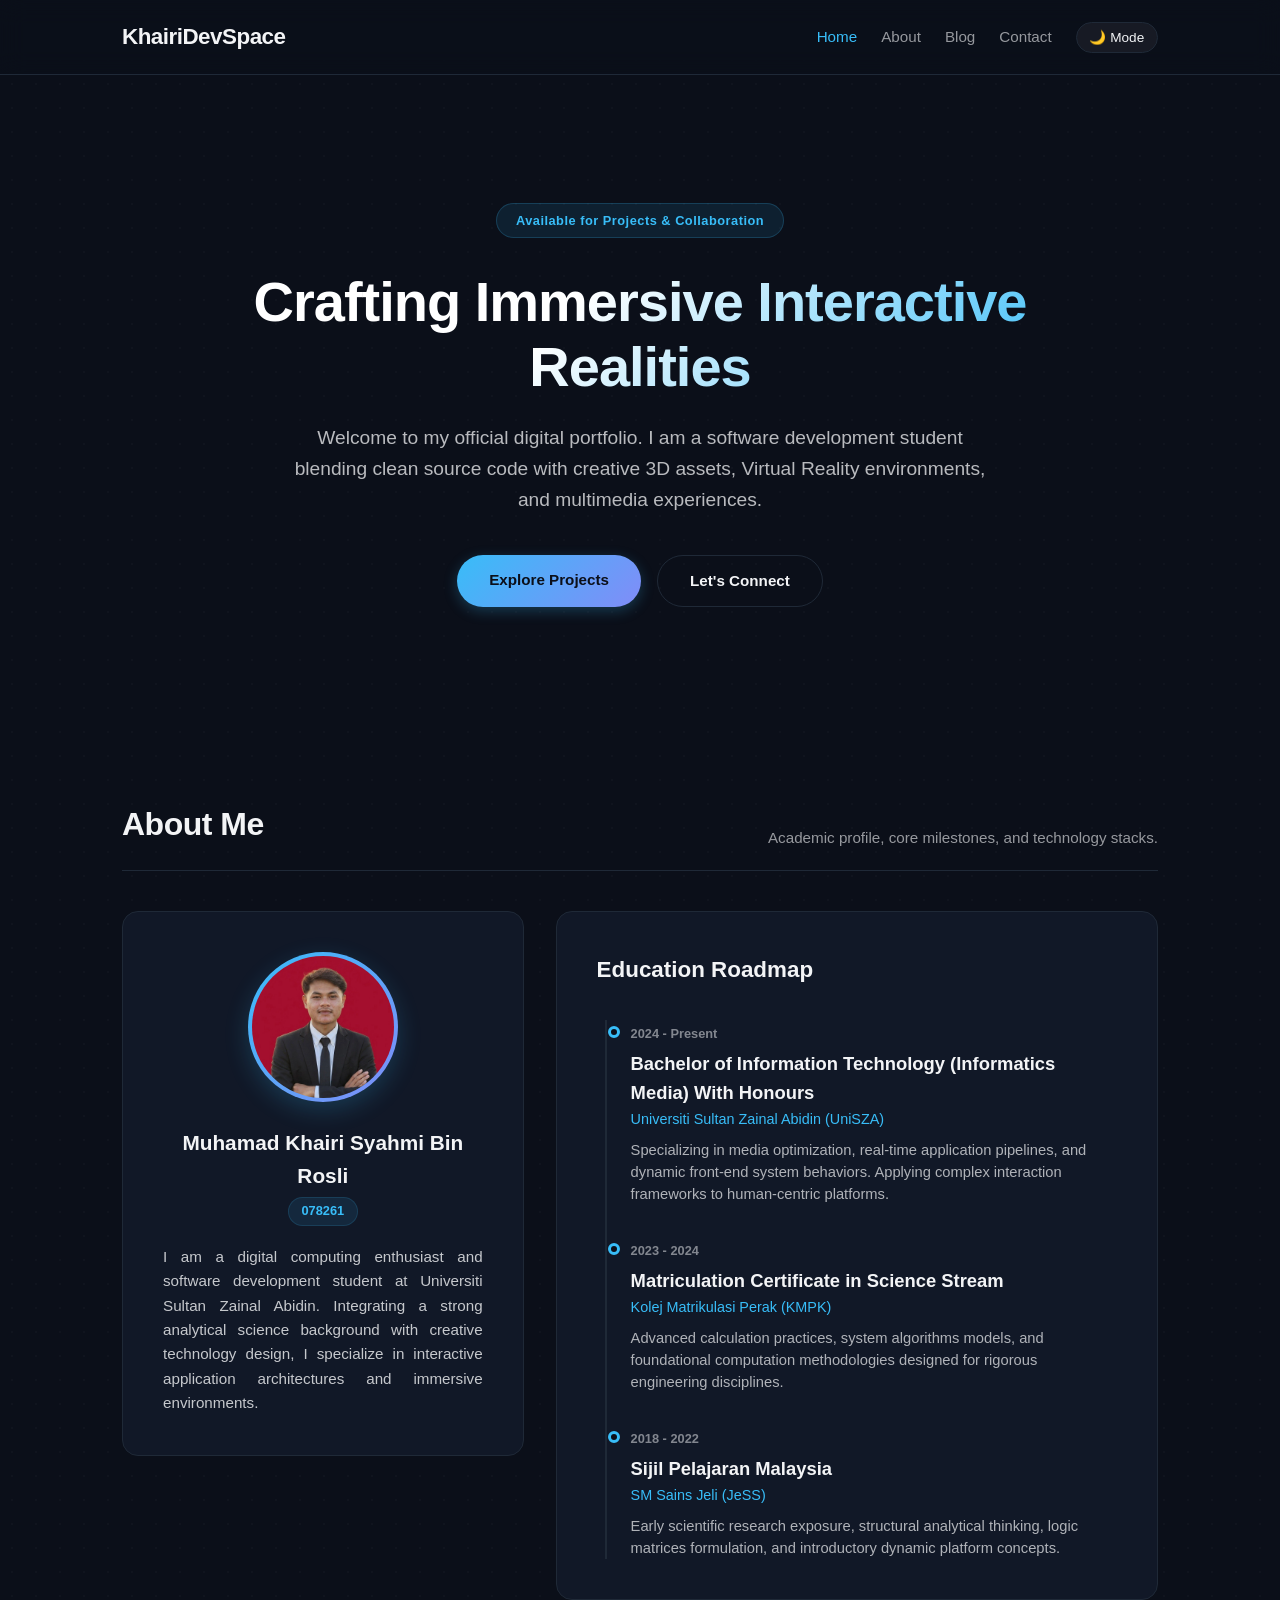
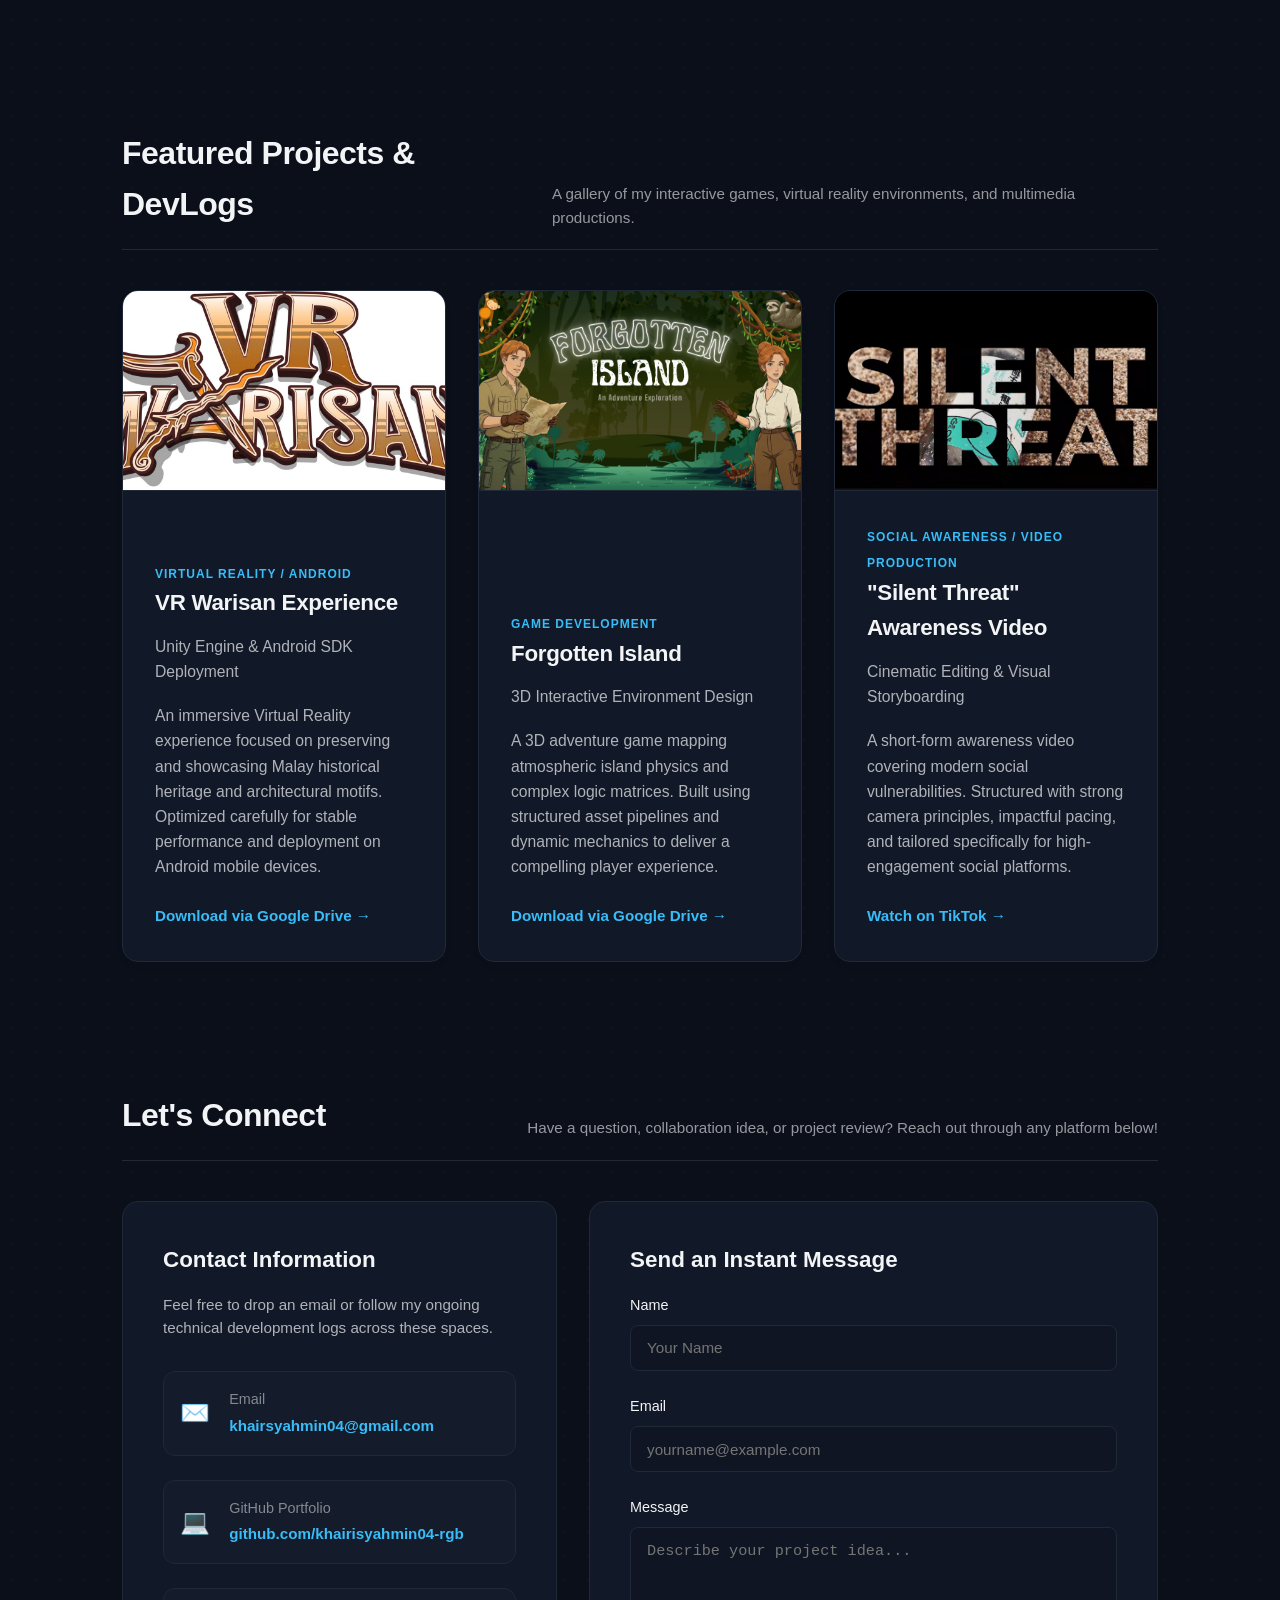
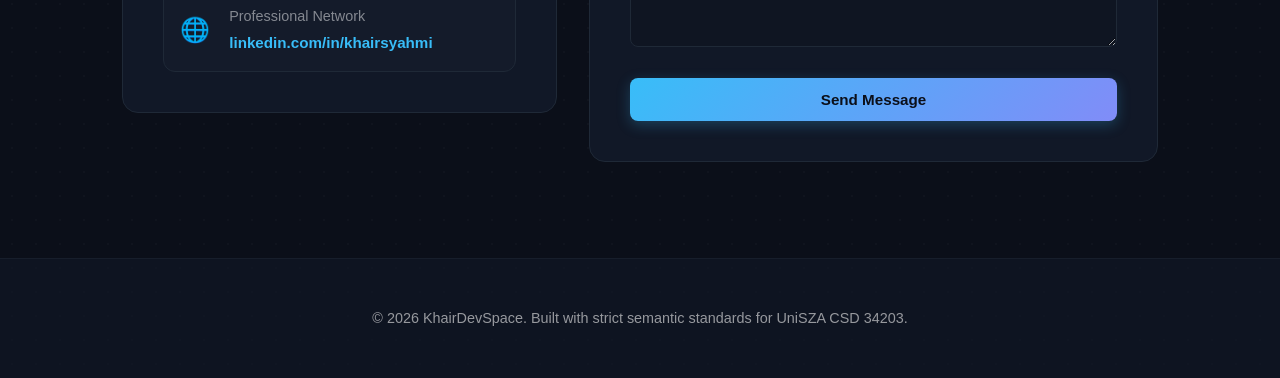
==== commit 7dca5eec: "Enhance: finalize contact section with dual-column social media links and input form layout" ====
--- a/index.html
+++ b/index.html
@@ -177,7 +177,7 @@
                             <span class="contact-icon">✉️</span>
                             <div class="contact-detail">
                                 <h4>Email</h4>
-                                <a href="mailto:khairsyahmi@example.com">khairsyahmi@example.com</a>
+                                <a href="mailto:khairsyahmin04@gmail.com">khairsyahmin04@gmail.com</a>
                             </div>
                         </div>
 
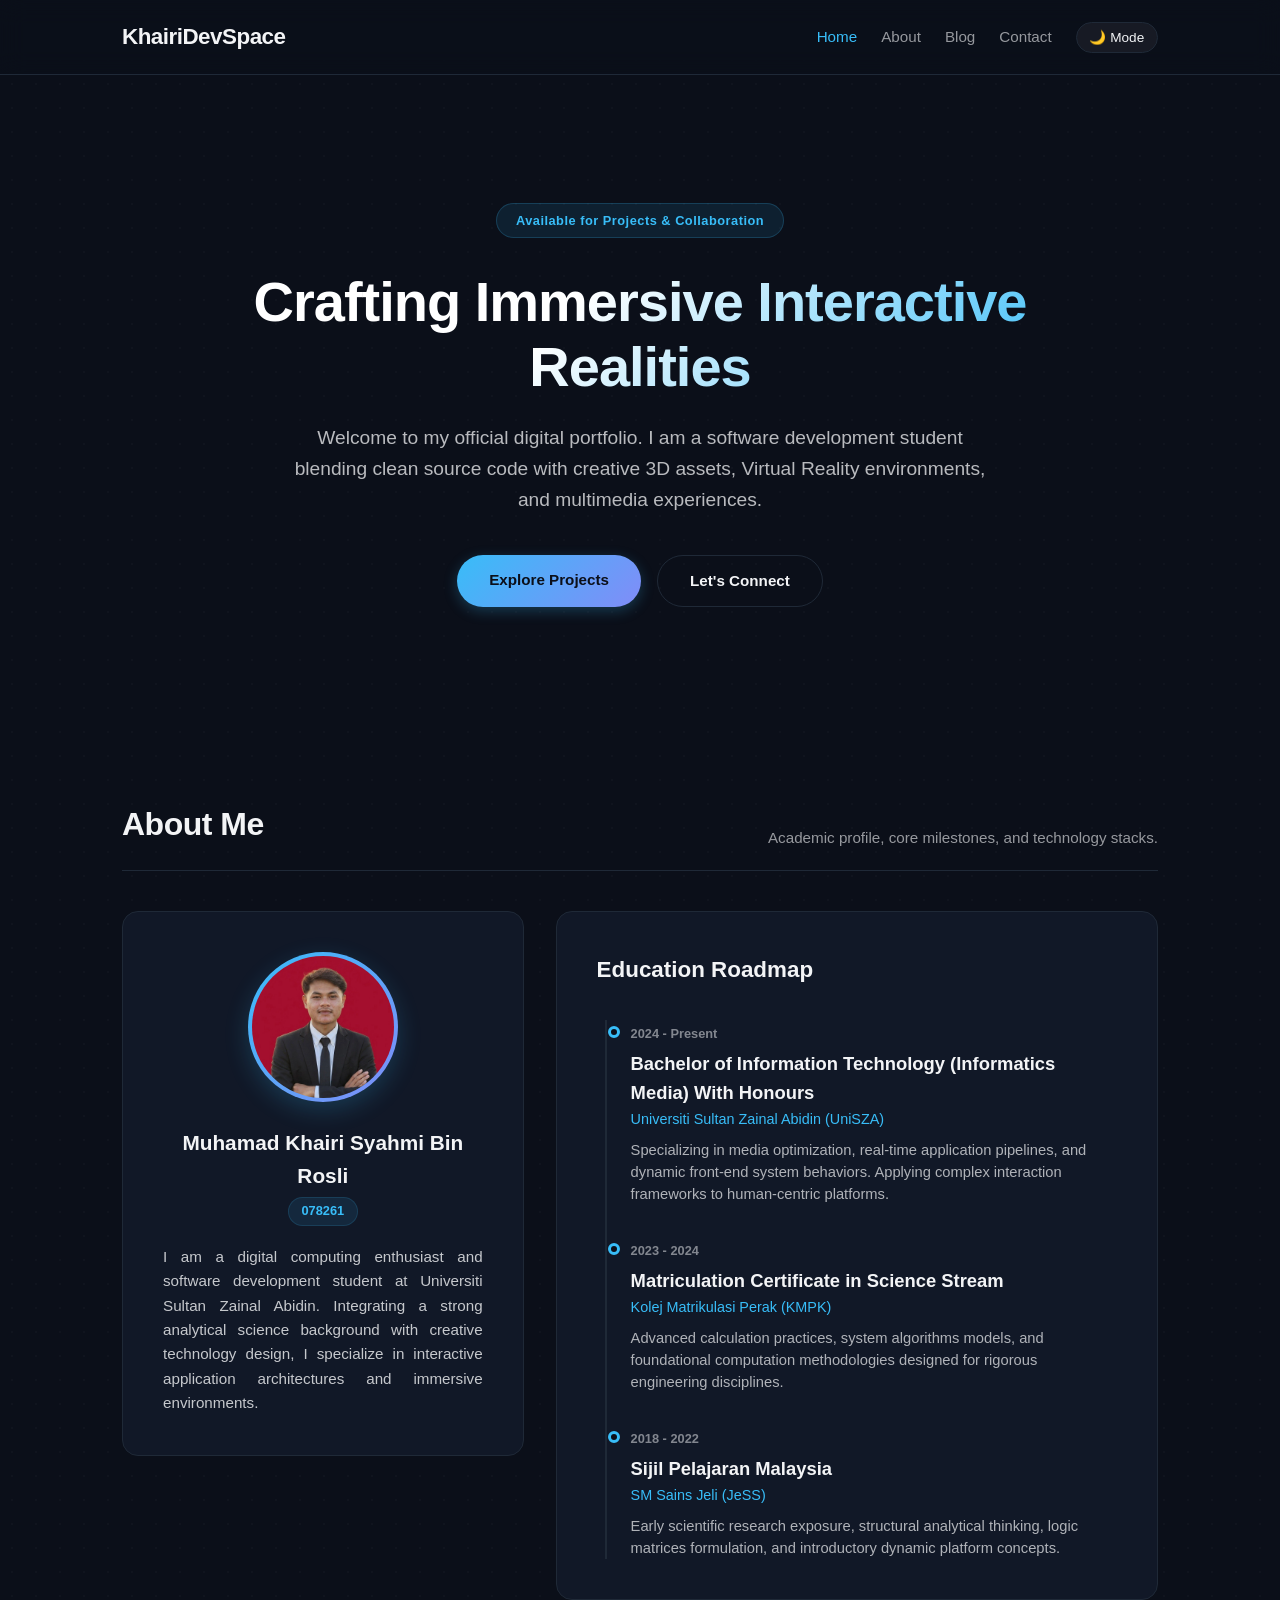
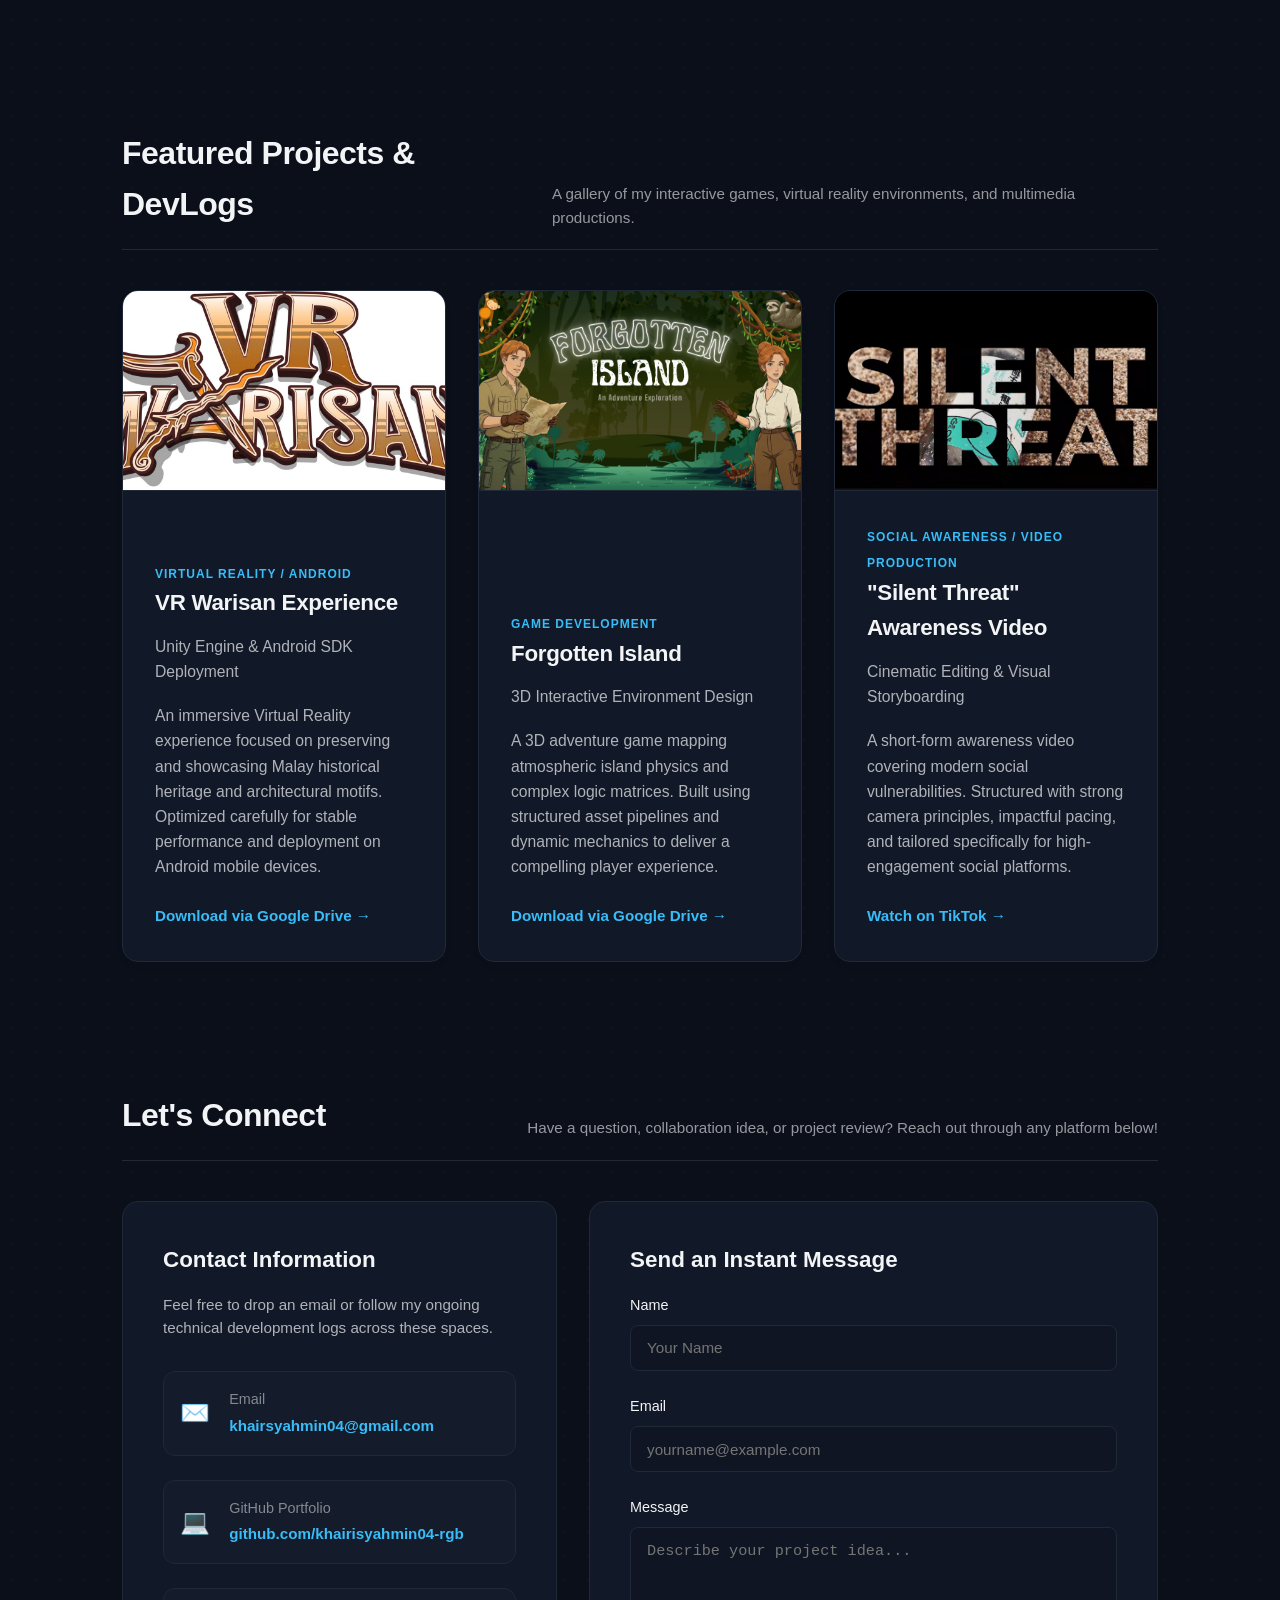
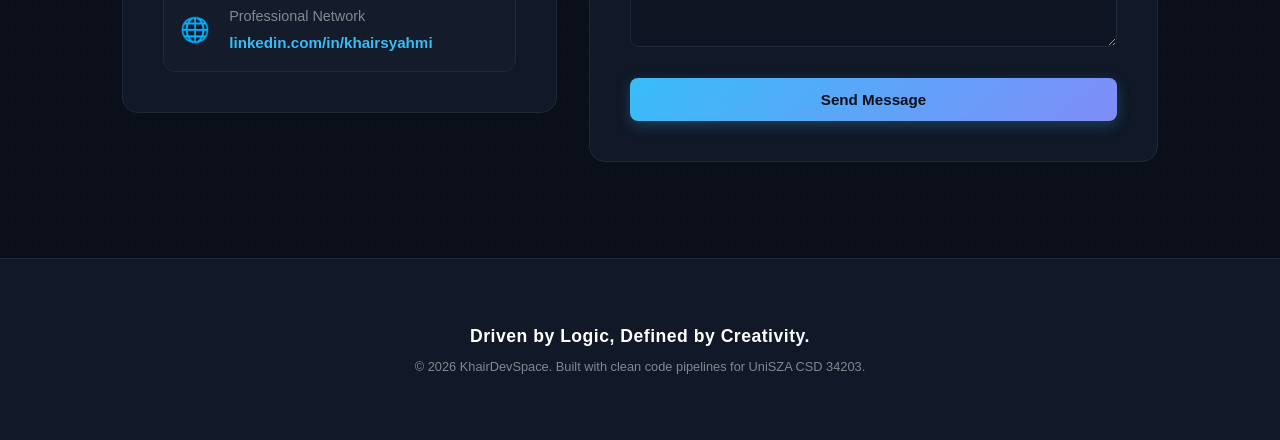
==== commit badea0db: "Design: upgrade footer copy with premium engineering tagline" ====
--- a/index.html
+++ b/index.html
@@ -226,9 +226,11 @@
     </main>
 
     <footer>
-        <p>&copy; 2026 KhairDevSpace. Built with strict semantic standards for UniSZA CSD 34203.</p>
+        <p>Driven by Logic, Defined by Creativity.</p>
+        <p style="font-size: 0.8rem; opacity: 0.5; margin-top: 0.5rem;">
+            &copy; 2026 KhairDevSpace. Built with clean code pipelines for UniSZA CSD 34203.
+        </p>
     </footer>
-
     <script src="js/script.js"></script>
 </body>
 </html>
--- a/css/style.css
+++ b/css/style.css
@@ -364,15 +364,23 @@
 
 /* ==========================================================================
    7. FOOTER SECTION
-   ========================================================================== */
+   ========================================================================= */
 footer {
     text-align: center;
-    padding: 3rem 2rem;
+    padding: 4rem 2rem;
     border-top: 1px solid var(--border-color);
     background-color: var(--card-bg);
     margin-top: 6rem;
-    font-size: 0.9rem;
-    opacity: 0.6;
+    line-height: 1.5;
+}
+
+footer p:first-child {
+    font-size: 1.1rem;
+    font-weight: 600;
+    letter-spacing: 0.5px;
+    background: linear-gradient(135deg, #FFFFFF 60%, var(--primary-color) 100%);
+    -webkit-background-clip: text;
+    -webkit-text-fill-color: transparent;
 }
 
 /* ==========================================================================
